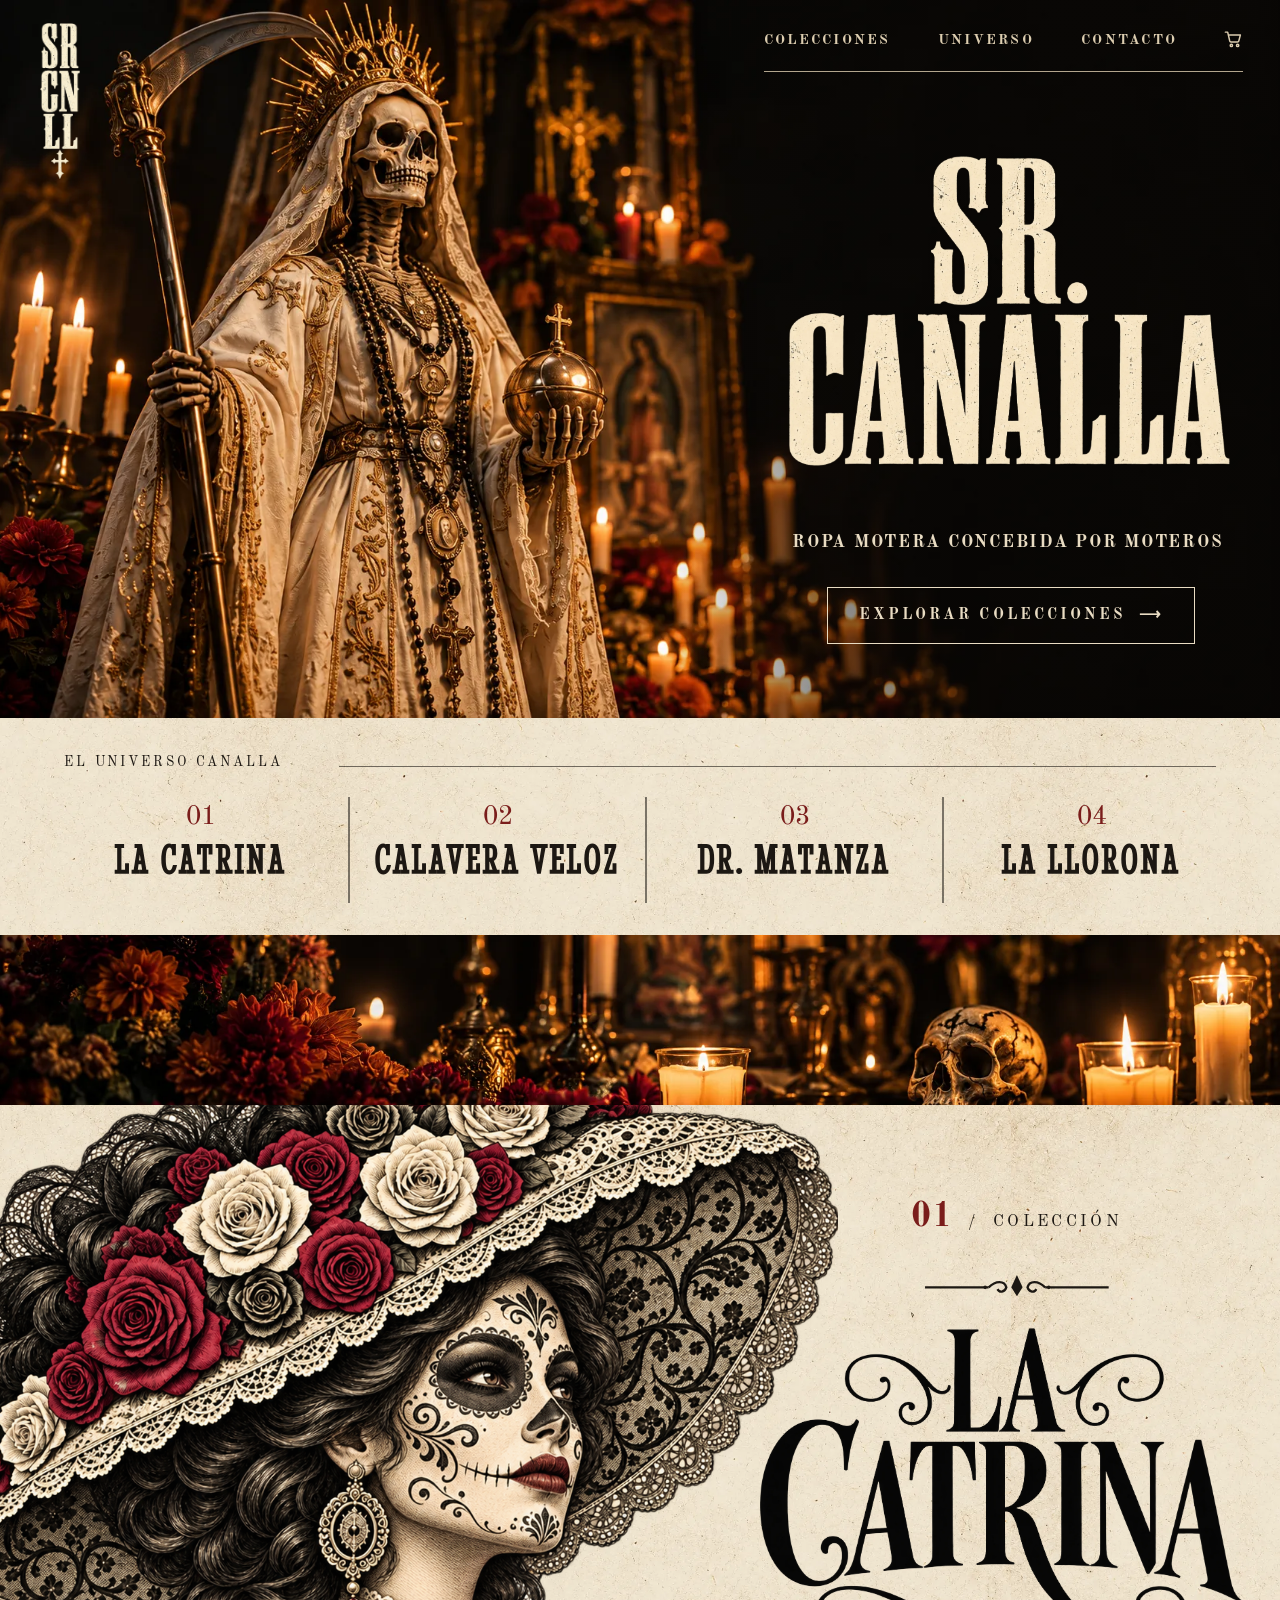
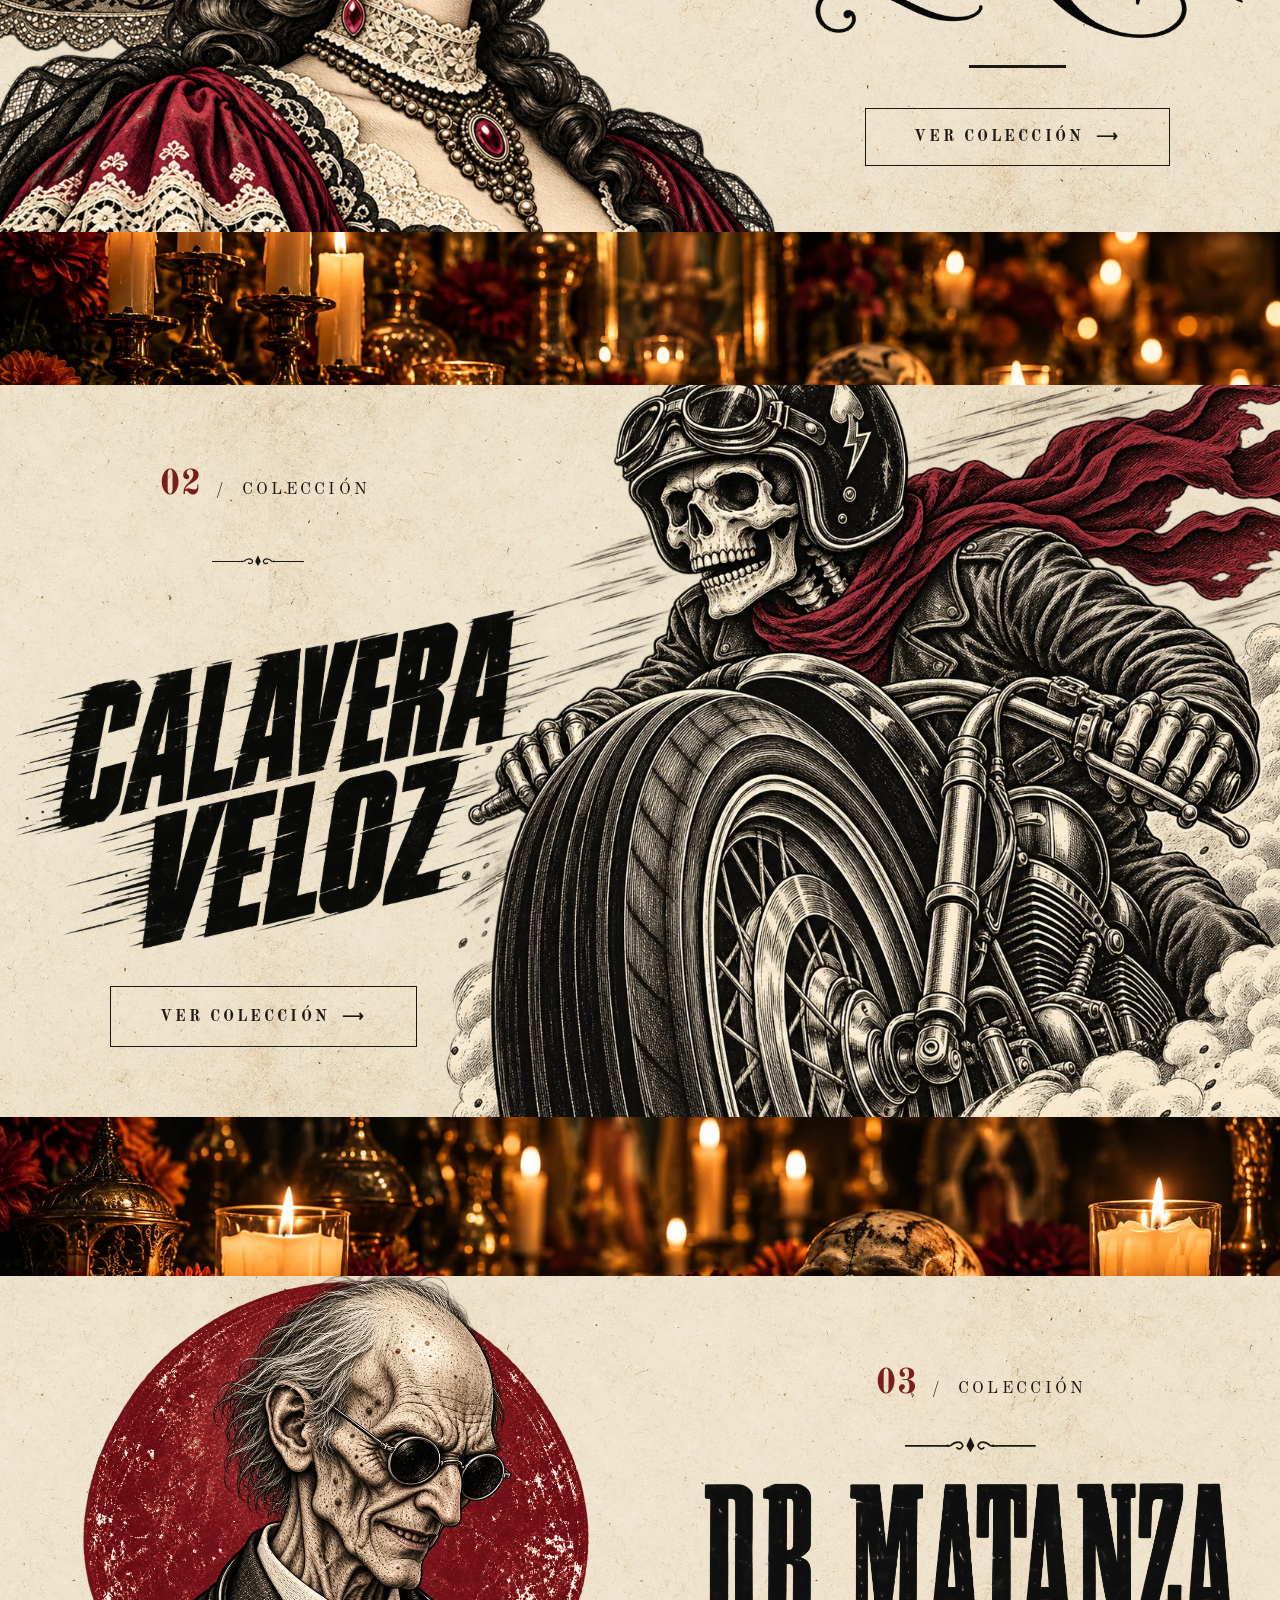
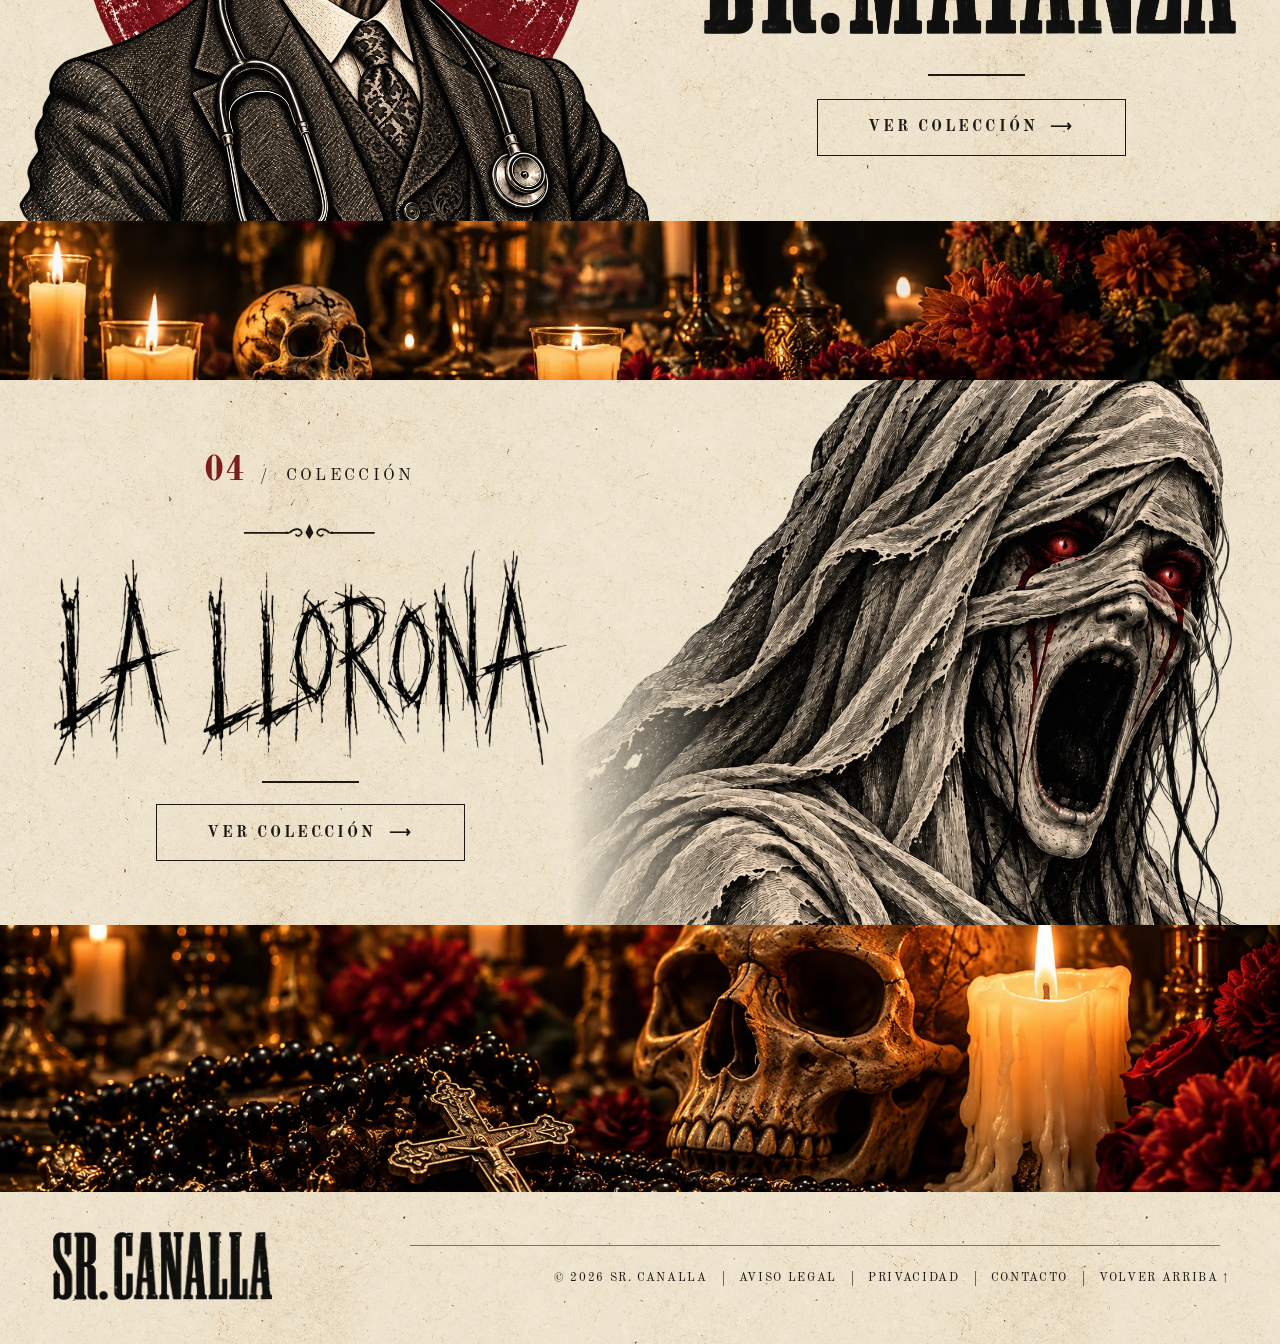
==== index.html @ 38d2b824 "Primera carga masiva" ====
<!doctype html>
<html lang="es">
<head>
<meta charset="utf-8">
<meta name="viewport" content="width=device-width,initial-scale=1,viewport-fit=cover">
<title>Sr. Canalla</title>
<meta name="description" content="Sr. Canalla: camisetas, chalecos y cazadoras de inspiración motera y Día de Muertos. Colecciones La Catrina, Calavera Veloz y Dr. Matanza.">
<link rel="preload" href="img/cabecera.webp" as="image" media="(min-width:820px)">
<link rel="preload" href="fonts/oldstd.woff2" as="font" type="font/woff2" crossorigin>
<link rel="stylesheet" href="css/styles.css?v=4">
</head>
<body>
<svg width="0" height="0" style="position:absolute" aria-hidden="true">
  <symbol id="orla" viewBox="0 0 104 12" preserveAspectRatio="xMidYMid meet"><g fill="none" stroke="currentColor" stroke-width="1.3"><path d="M0 7h36M68 7h36"/><path d="M36 7c4-4 9-4 10 0-1 3-4 3-5 1M68 7c-4-4-9-4-10 0 1 3 4 3 5 1"/></g><path d="M52 0l3.2 7L52 12 48.8 7z" fill="currentColor"/><circle cx="34" cy="7" r="1" fill="currentColor"/><circle cx="70" cy="7" r="1" fill="currentColor"/></symbol>
</svg>

<header class="sec hero">
  <div class="lienzo">
    <a class="abs logo-v" href="#" aria-label="Sr. Canalla, inicio"><img class="fit" src="img/logo-vertical.webp" alt="" width="362" height="1433"></a>
    <nav class="abs nav caps" aria-label="Principal">
      <a href="#colecciones">Colecciones</a>
      <a class="ext" href="#universo">Universo</a>
      <a class="ext" href="#contacto">Contacto</a>
      <button type="button" class="carro js-bolsa" aria-label="Bolsa, 0 artículos"><svg viewBox="0 0 24 24" aria-hidden="true" fill="none" stroke="currentColor" stroke-width="1.9" stroke-linecap="round" stroke-linejoin="round"><path d="M1.8 2.8h3l2.7 11.6a1.6 1.6 0 0 0 1.6 1.2h8.7a1.6 1.6 0 0 0 1.5-1.2L21.4 6.6H5.9"/><circle cx="9.6" cy="20.2" r="1.5"/><circle cx="17.8" cy="20.2" r="1.5"/></svg><span class="carro__n js-bolsa-n" hidden>0</span></button>
    </nav>
    <h1 class="abs logo"><img class="fit" src="img/logo-principal.webp" alt="Sr. Canalla" width="1379" height="968"></h1>
    <p class="abs sub caps"><span>Ropa motera concebida por moteros</span></p>
    <a class="abs btn caps" href="#colecciones">Explorar colecciones <span class="fl" aria-hidden="true">⟶</span></a>
  </div>
</header>

<main>
  <section class="sec indice papel" id="universo" aria-label="El universo canalla">
    <div class="lienzo" id="colecciones">
      <p class="abs lbl caps">El universo canalla</p>
      <span class="abs linea" aria-hidden="true"></span>
      <a class="abs item i1" href="#la-catrina"><span class="num">01</span><span class="nom">La Catrina</span></a>
      <span class="abs div1" aria-hidden="true"></span>
      <a class="abs item i2" href="#calavera-veloz"><span class="num">02</span><span class="nom">Calavera Veloz</span></a>
      <span class="abs div2" aria-hidden="true"></span>
      <a class="abs item i3" href="#dr-matanza"><span class="num">03</span><span class="nom">Dr. Matanza</span></a>
      <span class="abs div3" aria-hidden="true"></span>
      <a class="abs item i4" href="#la-llorona"><span class="num">04</span><span class="nom">La Llorona</span></a>
    </div>
  </section>

  <div class="sec franja f1" role="presentation"></div>

  <section class="sec col catrina papel" id="la-catrina" aria-labelledby="t-catrina">
    <div class="lienzo">
      <div class="abs ilus"><img src="img/ilus-la-catrina.webp" alt="Grabado de La Catrina con sombrero de encaje y rosas granate" width="1243" height="1245" loading="lazy"></div>
      <p class="abs eyebrow caps"><b>01</b><span>/</span><span>Colección</span></p>
      <svg class="abs orla" aria-hidden="true"><use href="#orla"/></svg>
      <h2 class="abs titulo" id="t-catrina"><img class="fit" src="img/titulo-la-catrina.webp" alt="La Catrina" width="1423" height="915" loading="lazy"></h2>
      <span class="abs raya" aria-hidden="true"></span>
      <a class="abs btn caps" href="coleccion.html?c=la-catrina">Ver colección <span class="fl" aria-hidden="true">⟶</span></a>
    </div>
  </section>

  <div class="sec franja f2" role="presentation"></div>

  <section class="sec col calavera papel" id="calavera-veloz" aria-labelledby="t-calavera">
    <div class="lienzo">
      <div class="abs ilus"><img src="img/ilus-calavera-veloz.webp" alt="Grabado de calavera motorista con casco, gafas y pañuelo rojo al viento" width="1232" height="1198" loading="lazy"></div>
      <p class="abs eyebrow caps"><b>02</b><span>/</span><span>Colección</span></p>
      <svg class="abs orla" aria-hidden="true"><use href="#orla"/></svg>
      <h2 class="abs titulo" id="t-calavera"><img class="fit" src="img/titulo-calavera-veloz.webp" alt="Calavera Veloz" width="1481" height="935" loading="lazy"></h2>
      <a class="abs btn caps" href="coleccion.html?c=calavera-veloz">Ver colección <span class="fl" aria-hidden="true">⟶</span></a>
    </div>
  </section>

  <div class="sec franja f3" role="presentation"></div>

  <section class="sec col matanza papel" id="dr-matanza" aria-labelledby="t-matanza">
    <div class="lienzo">
      <div class="abs ilus"><img src="img/ilus-dr-matanza.webp" alt="Grabado de un doctor esqueleto con gafas redondas y estetoscopio ante un sol granate" width="1218" height="1205" loading="lazy"></div>
      <p class="abs eyebrow caps"><b>03</b><span>/</span><span>Colección</span></p>
      <svg class="abs orla" aria-hidden="true"><use href="#orla"/></svg>
      <h2 class="abs titulo" id="t-matanza"><img class="fit" src="img/titulo-dr-matanza.webp" alt="Dr. Matanza" width="2081" height="593" loading="lazy"></h2>
      <span class="abs raya" aria-hidden="true"></span>
      <a class="abs btn caps" href="coleccion.html?c=dr-matanza">Ver colección <span class="fl" aria-hidden="true">⟶</span></a>
    </div>
  </section>

  <div class="sec franja f5" role="presentation"></div>

  <section class="sec col llorona papel" id="la-llorona" aria-labelledby="t-llorona">
    <div class="lienzo">
      <div class="abs ilus"><img src="img/ilus-la-llorona.webp" alt="Grabado de La Llorona envuelta en un velo raído, con los ojos rojos y la boca abierta en un grito" width="1235" height="1086" loading="lazy"></div>
      <p class="abs eyebrow caps"><b>04</b><span>/</span><span>Colección</span></p>
      <svg class="abs orla" aria-hidden="true"><use href="#orla"/></svg>
      <h2 class="abs titulo" id="t-llorona"><img class="fit" src="img/titulo-la-llorona.webp" alt="La Llorona" width="1311" height="551" loading="lazy"></h2>
      <span class="abs raya" aria-hidden="true"></span>
      <a class="abs btn caps" href="coleccion.html?c=la-llorona">Ver colección <span class="fl" aria-hidden="true">⟶</span></a>
    </div>
  </section>

  <div class="sec franja f4" role="presentation"></div>
</main>

<footer class="sec pie papel" id="contacto">
  <div class="lienzo">
    <a class="abs logo-pie" href="#" aria-label="Sr. Canalla, volver arriba"><img class="fit" src="img/logo-pie.webp" alt="" width="1795" height="556" loading="lazy"></a>
    <span class="abs linea" aria-hidden="true"></span>
    <div class="abs links caps">
      <span>© <span class="js-anio">2026</span> Sr. Canalla</span>
      <a href="#aviso-legal">Aviso legal</a>
      <a href="#privacidad">Privacidad</a>
      <a href="#contacto">Contacto</a>
      <a href="#">Volver arriba ↑</a>
    </div>
  </div>
</footer>

<div class="toast" role="status" aria-live="polite"></div>
<script src="js/main.js?v=4"></script>
</body>
</html>
---- css/styles.css ----
/* Sr. Canalla — portada v2
   Escritorio: lienzo proporcional al mockup de referencia (724 px de ancho).
   1 unidad del mockup = var(--k). Todas las medidas salen del mockup.
   Móvil (<820px): composición apilada con las mismas piezas. */

@font-face{font-family:"Stint";src:url(../fonts/stint.woff2) format("woff2");font-display:swap}
@font-face{font-family:"Old Standard";src:url(../fonts/oldstd.woff2) format("woff2");font-weight:400;font-display:swap}
@font-face{font-family:"Old Standard";src:url(../fonts/oldstd-700.woff2) format("woff2");font-weight:700;font-display:swap}

:root{
  --altar:#0b0806;
  --hueso:#e9dcc3;
  --tinta:#1d1813;
  --sangre:#7a1d1b;
  --vela:#dccdb0;
  --f-rotulo:"Stint","Arial Narrow",serif;
  --f-texto:"Old Standard",Georgia,serif;
  --k:calc(min(100vw,1920px) / 724);
  color-scheme:dark;
}
*,*::before,*::after{box-sizing:border-box}
html{scroll-behavior:smooth}
body{margin:0;overflow-x:clip;background:var(--altar);color:var(--tinta);font-family:var(--f-texto);-webkit-font-smoothing:antialiased}
img{display:block;max-width:none}
a{color:inherit;text-decoration:none}
:focus-visible{outline:2px solid var(--sangre);outline-offset:3px}
h1,h2,p{margin:0}
.sr{position:absolute;width:1px;height:1px;overflow:hidden;clip-path:inset(50%);white-space:nowrap}

/* Sección y lienzo */
.sec{position:relative;width:100%;overflow:hidden;height:calc(var(--k) * var(--h))}
.lienzo{position:relative;height:100%;width:calc(var(--k) * 724);margin:0 auto}
.abs{position:absolute;left:calc(var(--k) * var(--x));top:calc(var(--k) * var(--y));width:calc(var(--k) * var(--w));height:calc(var(--k) * var(--hh))}
.fit{object-fit:contain;width:100%;height:100%}
.papel{background:var(--hueso) url(../img/papel.webp) center/calc(var(--k) * 420) repeat}

/* Textos pequeños */
.caps{font-family:var(--f-texto);text-transform:uppercase;letter-spacing:.2em;white-space:nowrap}

/* Botón */
.btn{display:flex;align-items:center;justify-content:center;gap:.8em;border:1px solid currentColor;font-size:calc(var(--k) * 8.7);font-weight:700;transition:background .25s,color .25s}
.btn .fl{display:inline-block;transition:transform .25s}
.btn:hover .fl{transform:translateX(.4em)}
.papel .btn:hover{background:var(--tinta);color:var(--hueso)}
.hero .btn:hover{background:var(--vela);color:var(--altar)}

/* ---------- CABECERA ---------- */
.hero{--h:406;background:linear-gradient(90deg,transparent 52%,rgba(8,6,4,.45) 64%,rgba(8,6,4,.62) 100%),var(--altar) url(../img/cabecera.webp) center/cover no-repeat;color:var(--vela)}
.hero .logo-v{--x:17;--y:13;--w:34;--hh:88}
.nav{--x:432;--y:18;--w:271;--hh:23;display:flex;justify-content:space-between;align-items:flex-start;border-bottom:1px solid rgba(220,205,176,.8);font-size:calc(var(--k) * 8);font-weight:700}
.nav a,.nav button{font:inherit;letter-spacing:.16em;color:inherit;background:none;border:0;padding:0;cursor:pointer;text-transform:uppercase}
.nav a:hover,.nav button:hover{color:#fff}
.nav{line-height:1.25}
.nav .carro{position:relative;display:inline-flex;align-items:center;height:1.25em;margin-top:-.08em}
.nav .carro svg{height:1.3em;width:1.3em;display:block}
.nav .carro__n{position:absolute;top:-.55em;right:-.75em;font-size:.75em;letter-spacing:0}
.hero .logo{--x:446;--y:62;--w:250;--hh:228}
.hero .sub{--x:440;--y:301;--w:260;--hh:14;display:flex;justify-content:center;gap:1.1em;font-size:calc(var(--k) * 9.8);letter-spacing:.1em;font-weight:700;color:var(--hueso)}
.hero .btn{--x:468;--y:332;--w:208;--hh:32;color:var(--hueso)}

/* ---------- ÍNDICE ---------- */
.indice{--h:123}
.indice .lbl{--x:36;--y:21;--w:150;--hh:12;font-size:calc(var(--k) * 7.6);letter-spacing:.22em}
.indice .linea{--x:192;--y:27;--w:496;--hh:1;background:rgba(29,24,19,.6)}
.indice .div1{--x:197;--y:45;--w:1;--hh:60;background:rgba(29,24,19,.55)}
.indice .div2{--x:365;--y:45;--w:1;--hh:60;background:rgba(29,24,19,.55)}
.indice .item{display:flex;flex-direction:column;align-items:center;justify-content:flex-start;gap:calc(var(--k) * 4)}
.indice .div3{--x:533;--y:45;--w:1;--hh:60;background:rgba(29,24,19,.55)}
.indice .i1{--x:30;--y:49;--w:167;--hh:50}
.indice .i2{--x:198;--y:49;--w:167;--hh:50}
.indice .i3{--x:366;--y:49;--w:167;--hh:50}
.indice .i4{--x:534;--y:49;--w:167;--hh:50}
.indice .num{font-family:var(--f-texto);color:var(--sangre);font-size:calc(var(--k) * 15);line-height:1}
.indice .nom{font-family:var(--f-rotulo);font-size:calc(var(--k) * 24);line-height:1;letter-spacing:.07em;text-transform:uppercase;-webkit-text-stroke:calc(var(--k) * .95) var(--tinta);white-space:nowrap}
.indice .item:hover .nom{color:var(--sangre);-webkit-text-stroke-color:var(--sangre)}

/* ---------- FRANJAS ---------- */
.franja{background-size:cover;background-repeat:no-repeat;background-position:center}
.f1{--h:96;background-image:url(../img/franja-1.webp);background-position:center 62%}
.f2{--h:87;background-image:url(../img/franja-2.webp);background-position:center 55%}
.f3{--h:90;background-image:url(../img/franja-3.webp);background-position:center 50%}
.f5{--h:90;background-image:url(../img/franja-5.webp);background-position:center 62%}
.f4{--h:151;background-image:url(../img/franja-4.webp);background-position:center 55%}

/* ---------- COLECCIONES ---------- */
.col .ilus img{width:100%;height:100%;object-fit:cover}
.col .eyebrow{display:flex;align-items:baseline;justify-content:center;gap:.9em;font-size:calc(var(--k) * 9.4);letter-spacing:.2em}
.col .eyebrow b{font-weight:700;font-size:2.1em;letter-spacing:.02em;color:var(--sangre);line-height:1}
.col .orla{color:var(--tinta)}
.col .raya{background:var(--tinta)}
.col .btn{color:var(--tinta)}

/* La Catrina: sección 625–1036 */
.catrina{--h:411}
.catrina .ilus{--x:-46;--y:-36;--w:520;--hh:520}
.catrina .eyebrow{--x:470;--y:54;--w:210;--hh:24}
.catrina .orla{--x:523;--y:96;--w:104;--hh:12}
.catrina .titulo{--x:430;--y:123;--w:273;--hh:182}
.catrina .raya{--x:548;--y:317;--w:55;--hh:1.2}
.catrina .btn{--x:489;--y:341;--w:173;--hh:33}

/* Calavera Veloz: sección 1123–1537 */
.calavera{--h:414}
.calavera .ilus{--x:252;--y:-30;--w:530;--hh:516}
.calavera .eyebrow{--x:60;--y:47;--w:180;--hh:24}
.calavera .orla{--x:120;--y:93;--w:52;--hh:12}
.calavera .titulo{--x:8;--y:112;--w:304;--hh:222}
.calavera .btn{--x:62;--y:340;--w:174;--hh:34}

/* Dr. Matanza: sección 1627–1935 */
.matanza{--h:308}
.matanza .ilus{--x:8;--y:-14;--w:364;--hh:360}
.matanza .eyebrow{--x:450;--y:51;--w:210;--hh:24}
.matanza .orla{--x:512;--y:89;--w:74;--hh:12}
.matanza .titulo{--x:398;--y:108;--w:301;--hh:103}
.matanza .raya{--x:525;--y:225;--w:55;--hh:1.2}
.matanza .btn{--x:462;--y:239;--w:175;--hh:32}

/* La Llorona: misma altura que Dr. Matanza, en espejo (imagen a la derecha) */
.llorona{--h:308}
.llorona .ilus{--x:322;--y:-22;--w:410;--hh:361}
.llorona .ilus img{-webkit-mask-image:linear-gradient(90deg,transparent 0,#000 22%);mask-image:linear-gradient(90deg,transparent 0,#000 22%)}
.llorona .eyebrow{--x:70;--y:42;--w:210;--hh:24}
.llorona .orla{--x:138;--y:80;--w:74;--hh:12}
.llorona .titulo{--x:27;--y:96;--w:297;--hh:122}
.llorona .raya{--x:148;--y:227;--w:55;--hh:1.2}
.llorona .btn{--x:88;--y:240;--w:175;--hh:32}

/* ---------- PIE ---------- */
.pie{--h:86}
.pie .logo-pie{--x:30;--y:22;--w:124;--hh:40}
.pie .linea{--x:232;--y:30;--w:458;--hh:1;background:rgba(29,24,19,.55)}
.pie .links{--x:300;--y:43;--w:395;--hh:12;display:flex;justify-content:flex-end;align-items:center;font-size:calc(var(--k) * 6.6);letter-spacing:.14em}
.pie .links>*{padding-inline:1.3em}
.pie .links>*+*{border-left:1px solid rgba(29,24,19,.6)}
.pie .links>:last-child{padding-right:0}
.pie a:hover{color:var(--sangre)}

/* Aviso */
.toast{position:fixed;left:50%;bottom:calc(24px + env(safe-area-inset-bottom,0px));transform:translate(-50%,20px);opacity:0;z-index:20;background:var(--tinta);color:var(--hueso);padding:14px 22px;font-size:12px;letter-spacing:.18em;text-transform:uppercase;transition:opacity .3s,transform .3s;pointer-events:none;max-width:calc(100% - 32px);text-align:center}
.toast.on{opacity:1;transform:translate(-50%,0)}

/* ==================== MÓVIL ==================== */
@media (max-width:819px){
  :root{--m:calc(100vw / 390)}
  .sec{height:auto}
  .lienzo{width:auto;height:auto;padding-inline:16px;display:flex;flex-direction:column;align-items:center}
  .abs{position:static;width:auto;height:auto}

  .hero{background-image:url(../img/cabecera-movil.webp);background-position:center top;background-size:100% auto;background-color:var(--altar)}
  .hero .lienzo{min-height:calc(var(--m) * 860);justify-content:flex-end;padding-bottom:40px;position:relative;background:linear-gradient(180deg,transparent 45%,rgba(11,8,6,.85) 72%,var(--altar) 100%)}
  .hero .logo-v{position:absolute;left:16px;top:16px;width:calc(var(--m) * 30)}
  .nav{position:absolute;right:16px;top:20px;gap:14px;border:0;font-size:10px;letter-spacing:.1em}
  .nav .ext{display:none}
  .hero .logo{width:min(82vw,420px)}
  .hero .sub{margin-top:18px;font-size:11px;gap:.6em}
  .hero .btn{margin-top:22px;padding:14px 26px;font-size:11px}

  .indice .lienzo{padding-block:22px}
  .indice .lbl{align-self:stretch;font-size:10px;display:flex;align-items:center;gap:14px}
  .indice .lbl::after{content:"";flex:1;height:1px;background:rgba(29,24,19,.6)}
  .indice .linea,.indice .div1,.indice .div2,.indice .div3{display:none}
  .indice .item{flex-direction:row;gap:12px;padding:12px 0;align-self:stretch;justify-content:center;border-top:1px solid rgba(29,24,19,.25)}
  .indice .i1{border-top:0;margin-top:8px}
  .indice .num{font-size:18px}
  .indice .nom{font-size:26px;-webkit-text-stroke-width:.5px}

  .franja{height:calc(var(--m) * 92)}
  .f4{height:calc(var(--m) * 130)}

  .col .lienzo{padding-bottom:40px;gap:16px}
  .col .ilus{width:calc(100% + 32px);aspect-ratio:1/1;margin-bottom:-6px}
  .col .ilus img{object-fit:contain}
  .matanza .ilus{aspect-ratio:1/1}
  .col .eyebrow{font-size:12px}
  .col .orla{width:110px;height:14px}
  .col .titulo{width:min(86vw,420px)}
  .matanza .titulo{width:min(90vw,440px)}
  .llorona .titulo{width:min(88vw,430px)}
  .llorona .ilus{aspect-ratio:1235/1086}
  .llorona .ilus img{-webkit-mask-image:none;mask-image:none}
  .col .raya{width:60px;height:1px}
  .col .btn{padding:14px 26px;font-size:11px}

  .pie .lienzo{padding-block:26px;gap:14px}
  .pie .logo-pie{width:150px}
  .pie .linea{display:none}
  .pie .links{flex-wrap:wrap;justify-content:center;row-gap:10px;font-size:10px}
  .pie .links>*{padding-inline:.9em}
}
@media (prefers-reduced-motion:reduce){html{scroll-behavior:auto}*{transition:none!important}}
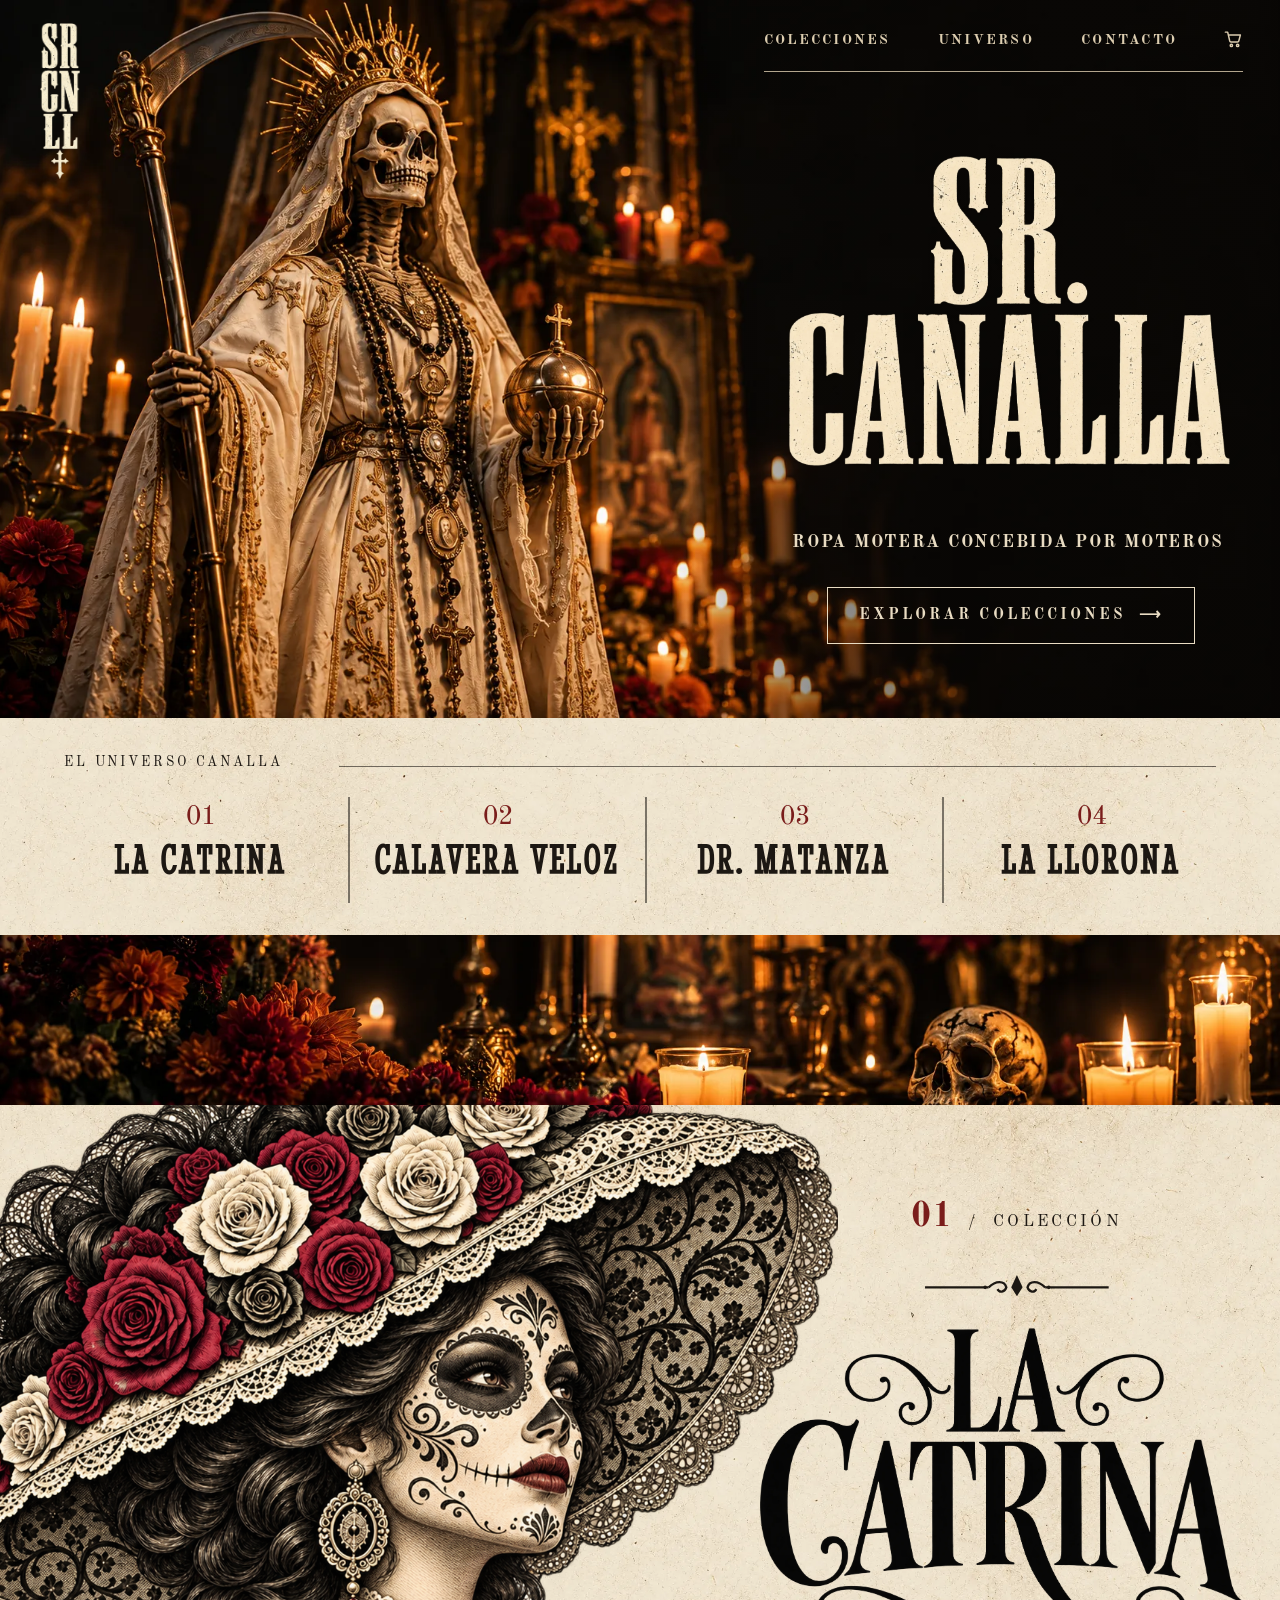
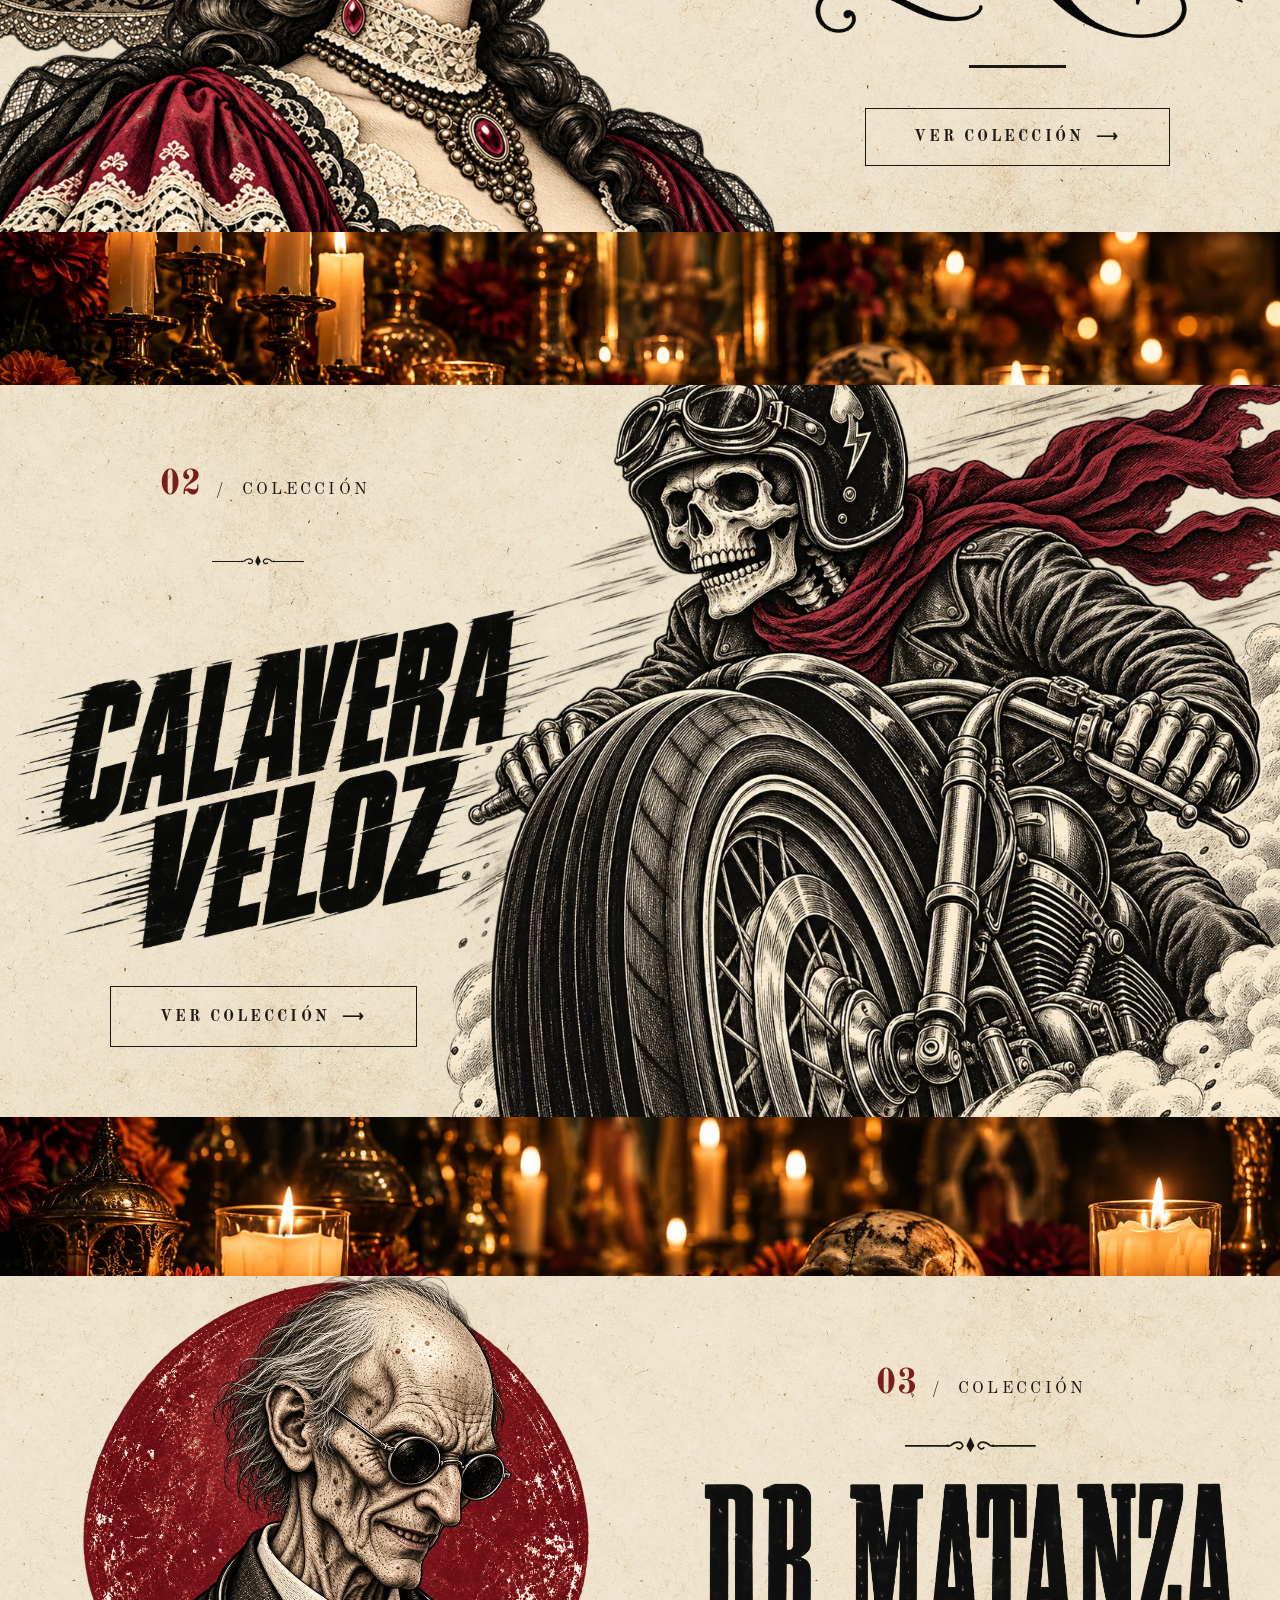
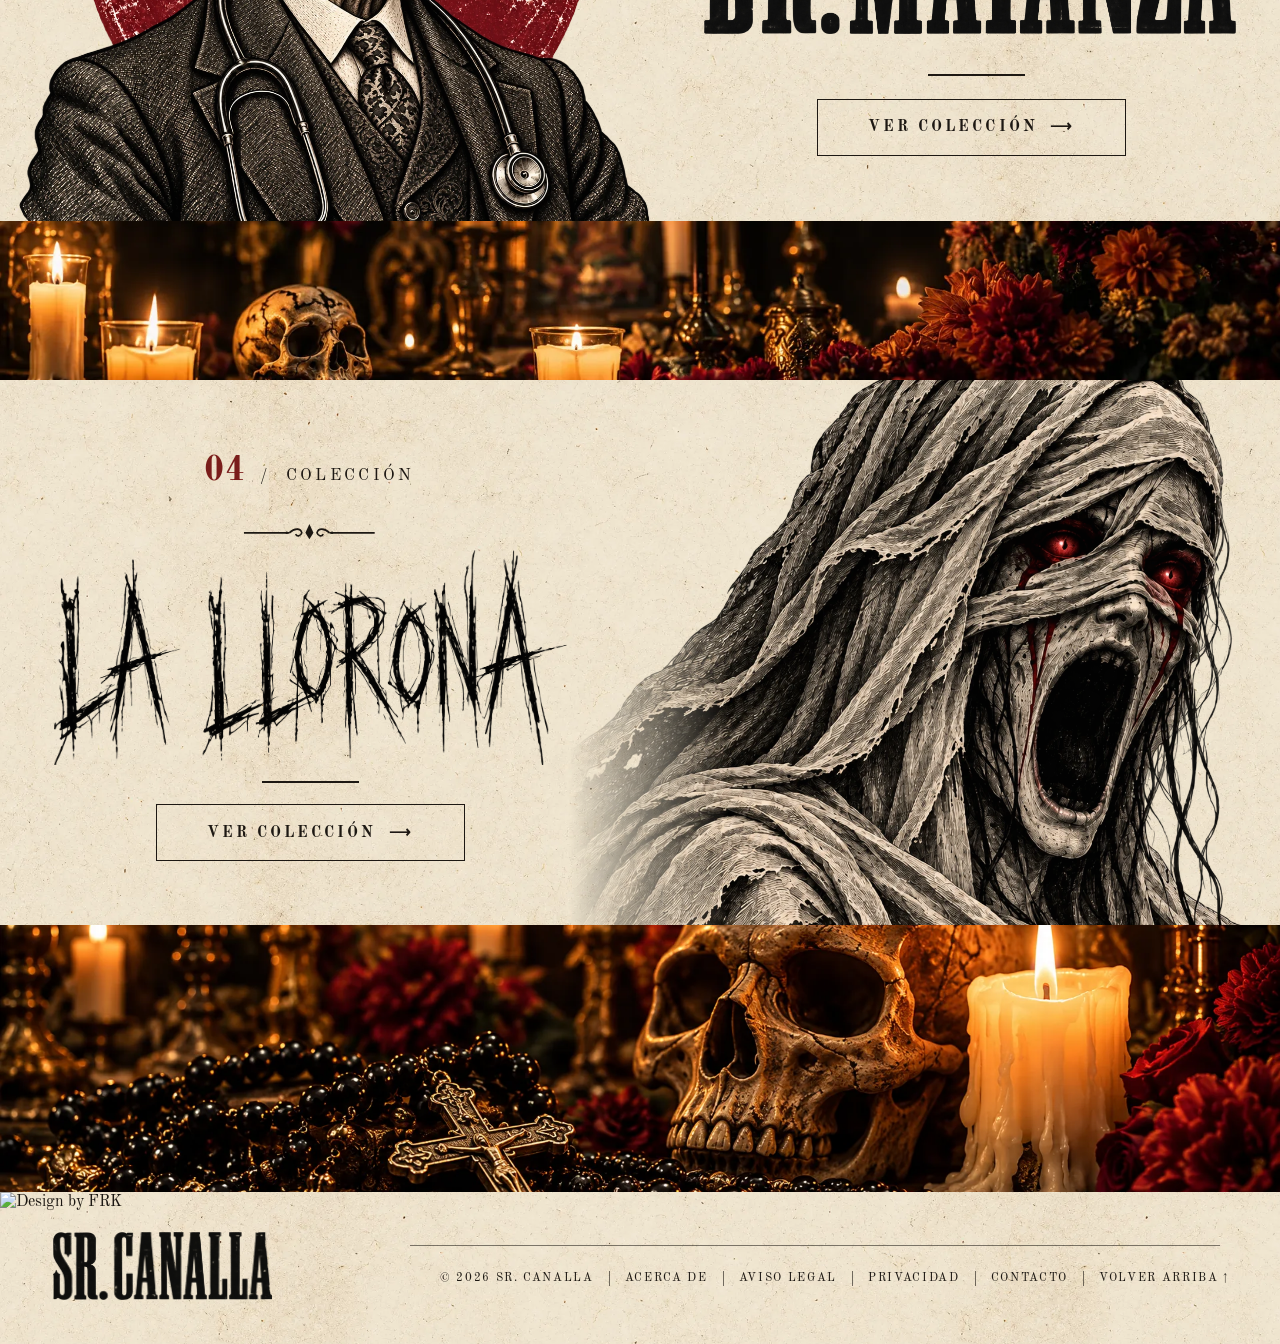
==== commit 45e18d6c: "Add files via upload" ====
--- a/index.html
+++ b/index.html
@@ -1,118 +1,120 @@
-<!doctype html>
-<html lang="es">
-<head>
-<meta charset="utf-8">
-<meta name="viewport" content="width=device-width,initial-scale=1,viewport-fit=cover">
-<title>Sr. Canalla</title>
-<meta name="description" content="Sr. Canalla: camisetas, chalecos y cazadoras de inspiración motera y Día de Muertos. Colecciones La Catrina, Calavera Veloz y Dr. Matanza.">
-<link rel="preload" href="img/cabecera.webp" as="image" media="(min-width:820px)">
-<link rel="preload" href="fonts/oldstd.woff2" as="font" type="font/woff2" crossorigin>
-<link rel="stylesheet" href="css/styles.css?v=4">
-</head>
-<body>
-<svg width="0" height="0" style="position:absolute" aria-hidden="true">
-  <symbol id="orla" viewBox="0 0 104 12" preserveAspectRatio="xMidYMid meet"><g fill="none" stroke="currentColor" stroke-width="1.3"><path d="M0 7h36M68 7h36"/><path d="M36 7c4-4 9-4 10 0-1 3-4 3-5 1M68 7c-4-4-9-4-10 0 1 3 4 3 5 1"/></g><path d="M52 0l3.2 7L52 12 48.8 7z" fill="currentColor"/><circle cx="34" cy="7" r="1" fill="currentColor"/><circle cx="70" cy="7" r="1" fill="currentColor"/></symbol>
-</svg>
-
-<header class="sec hero">
-  <div class="lienzo">
-    <a class="abs logo-v" href="#" aria-label="Sr. Canalla, inicio"><img class="fit" src="img/logo-vertical.webp" alt="" width="362" height="1433"></a>
-    <nav class="abs nav caps" aria-label="Principal">
-      <a href="#colecciones">Colecciones</a>
-      <a class="ext" href="#universo">Universo</a>
-      <a class="ext" href="#contacto">Contacto</a>
-      <button type="button" class="carro js-bolsa" aria-label="Bolsa, 0 artículos"><svg viewBox="0 0 24 24" aria-hidden="true" fill="none" stroke="currentColor" stroke-width="1.9" stroke-linecap="round" stroke-linejoin="round"><path d="M1.8 2.8h3l2.7 11.6a1.6 1.6 0 0 0 1.6 1.2h8.7a1.6 1.6 0 0 0 1.5-1.2L21.4 6.6H5.9"/><circle cx="9.6" cy="20.2" r="1.5"/><circle cx="17.8" cy="20.2" r="1.5"/></svg><span class="carro__n js-bolsa-n" hidden>0</span></button>
-    </nav>
-    <h1 class="abs logo"><img class="fit" src="img/logo-principal.webp" alt="Sr. Canalla" width="1379" height="968"></h1>
-    <p class="abs sub caps"><span>Ropa motera concebida por moteros</span></p>
-    <a class="abs btn caps" href="#colecciones">Explorar colecciones <span class="fl" aria-hidden="true">⟶</span></a>
-  </div>
-</header>
-
-<main>
-  <section class="sec indice papel" id="universo" aria-label="El universo canalla">
-    <div class="lienzo" id="colecciones">
-      <p class="abs lbl caps">El universo canalla</p>
-      <span class="abs linea" aria-hidden="true"></span>
-      <a class="abs item i1" href="#la-catrina"><span class="num">01</span><span class="nom">La Catrina</span></a>
-      <span class="abs div1" aria-hidden="true"></span>
-      <a class="abs item i2" href="#calavera-veloz"><span class="num">02</span><span class="nom">Calavera Veloz</span></a>
-      <span class="abs div2" aria-hidden="true"></span>
-      <a class="abs item i3" href="#dr-matanza"><span class="num">03</span><span class="nom">Dr. Matanza</span></a>
-      <span class="abs div3" aria-hidden="true"></span>
-      <a class="abs item i4" href="#la-llorona"><span class="num">04</span><span class="nom">La Llorona</span></a>
-    </div>
-  </section>
-
-  <div class="sec franja f1" role="presentation"></div>
-
-  <section class="sec col catrina papel" id="la-catrina" aria-labelledby="t-catrina">
-    <div class="lienzo">
-      <div class="abs ilus"><img src="img/ilus-la-catrina.webp" alt="Grabado de La Catrina con sombrero de encaje y rosas granate" width="1243" height="1245" loading="lazy"></div>
-      <p class="abs eyebrow caps"><b>01</b><span>/</span><span>Colección</span></p>
-      <svg class="abs orla" aria-hidden="true"><use href="#orla"/></svg>
-      <h2 class="abs titulo" id="t-catrina"><img class="fit" src="img/titulo-la-catrina.webp" alt="La Catrina" width="1423" height="915" loading="lazy"></h2>
-      <span class="abs raya" aria-hidden="true"></span>
-      <a class="abs btn caps" href="coleccion.html?c=la-catrina">Ver colección <span class="fl" aria-hidden="true">⟶</span></a>
-    </div>
-  </section>
-
-  <div class="sec franja f2" role="presentation"></div>
-
-  <section class="sec col calavera papel" id="calavera-veloz" aria-labelledby="t-calavera">
-    <div class="lienzo">
-      <div class="abs ilus"><img src="img/ilus-calavera-veloz.webp" alt="Grabado de calavera motorista con casco, gafas y pañuelo rojo al viento" width="1232" height="1198" loading="lazy"></div>
-      <p class="abs eyebrow caps"><b>02</b><span>/</span><span>Colección</span></p>
-      <svg class="abs orla" aria-hidden="true"><use href="#orla"/></svg>
-      <h2 class="abs titulo" id="t-calavera"><img class="fit" src="img/titulo-calavera-veloz.webp" alt="Calavera Veloz" width="1481" height="935" loading="lazy"></h2>
-      <a class="abs btn caps" href="coleccion.html?c=calavera-veloz">Ver colección <span class="fl" aria-hidden="true">⟶</span></a>
-    </div>
-  </section>
-
-  <div class="sec franja f3" role="presentation"></div>
-
-  <section class="sec col matanza papel" id="dr-matanza" aria-labelledby="t-matanza">
-    <div class="lienzo">
-      <div class="abs ilus"><img src="img/ilus-dr-matanza.webp" alt="Grabado de un doctor esqueleto con gafas redondas y estetoscopio ante un sol granate" width="1218" height="1205" loading="lazy"></div>
-      <p class="abs eyebrow caps"><b>03</b><span>/</span><span>Colección</span></p>
-      <svg class="abs orla" aria-hidden="true"><use href="#orla"/></svg>
-      <h2 class="abs titulo" id="t-matanza"><img class="fit" src="img/titulo-dr-matanza.webp" alt="Dr. Matanza" width="2081" height="593" loading="lazy"></h2>
-      <span class="abs raya" aria-hidden="true"></span>
-      <a class="abs btn caps" href="coleccion.html?c=dr-matanza">Ver colección <span class="fl" aria-hidden="true">⟶</span></a>
-    </div>
-  </section>
-
-  <div class="sec franja f5" role="presentation"></div>
-
-  <section class="sec col llorona papel" id="la-llorona" aria-labelledby="t-llorona">
-    <div class="lienzo">
-      <div class="abs ilus"><img src="img/ilus-la-llorona.webp" alt="Grabado de La Llorona envuelta en un velo raído, con los ojos rojos y la boca abierta en un grito" width="1235" height="1086" loading="lazy"></div>
-      <p class="abs eyebrow caps"><b>04</b><span>/</span><span>Colección</span></p>
-      <svg class="abs orla" aria-hidden="true"><use href="#orla"/></svg>
-      <h2 class="abs titulo" id="t-llorona"><img class="fit" src="img/titulo-la-llorona.webp" alt="La Llorona" width="1311" height="551" loading="lazy"></h2>
-      <span class="abs raya" aria-hidden="true"></span>
-      <a class="abs btn caps" href="coleccion.html?c=la-llorona">Ver colección <span class="fl" aria-hidden="true">⟶</span></a>
-    </div>
-  </section>
-
-  <div class="sec franja f4" role="presentation"></div>
-</main>
-
-<footer class="sec pie papel" id="contacto">
-  <div class="lienzo">
-    <a class="abs logo-pie" href="#" aria-label="Sr. Canalla, volver arriba"><img class="fit" src="img/logo-pie.webp" alt="" width="1795" height="556" loading="lazy"></a>
-    <span class="abs linea" aria-hidden="true"></span>
-    <div class="abs links caps">
-      <span>© <span class="js-anio">2026</span> Sr. Canalla</span>
-      <a href="#aviso-legal">Aviso legal</a>
-      <a href="#privacidad">Privacidad</a>
-      <a href="#contacto">Contacto</a>
-      <a href="#">Volver arriba ↑</a>
-    </div>
-  </div>
-</footer>
-
-<div class="toast" role="status" aria-live="polite"></div>
-<script src="js/main.js?v=4"></script>
-</body>
-</html>
+<!doctype html>
+<html lang="es">
+<head>
+<meta charset="utf-8">
+<meta name="viewport" content="width=device-width,initial-scale=1,viewport-fit=cover">
+<title>Sr. Canalla</title>
+<meta name="description" content="Sr. Canalla: camisetas, chalecos y cazadoras de inspiración motera y Día de Muertos. Colecciones La Catrina, Calavera Veloz y Dr. Matanza.">
+<link rel="preload" href="img/cabecera.webp" as="image" media="(min-width:820px)">
+<link rel="preload" href="fonts/oldstd.woff2" as="font" type="font/woff2" crossorigin>
+<link rel="stylesheet" href="css/styles.css?v=5">
+</head>
+<body>
+<svg width="0" height="0" style="position:absolute" aria-hidden="true">
+  <symbol id="orla" viewBox="0 0 104 12" preserveAspectRatio="xMidYMid meet"><g fill="none" stroke="currentColor" stroke-width="1.3"><path d="M0 7h36M68 7h36"/><path d="M36 7c4-4 9-4 10 0-1 3-4 3-5 1M68 7c-4-4-9-4-10 0 1 3 4 3 5 1"/></g><path d="M52 0l3.2 7L52 12 48.8 7z" fill="currentColor"/><circle cx="34" cy="7" r="1" fill="currentColor"/><circle cx="70" cy="7" r="1" fill="currentColor"/></symbol>
+</svg>
+
+<header class="sec hero">
+  <div class="lienzo">
+    <a class="abs logo-v" href="#" aria-label="Sr. Canalla, inicio"><img class="fit" src="img/logo-vertical.webp" alt="" width="362" height="1433"></a>
+    <nav class="abs nav caps" aria-label="Principal">
+      <a href="#colecciones">Colecciones</a>
+      <a class="ext" href="#universo">Universo</a>
+      <a class="ext js-mail" href="#contacto" data-u="freakkie" data-d="hotmail.com">Contacto</a>
+      <button type="button" class="carro js-bolsa" aria-label="Bolsa, 0 artículos"><svg viewBox="0 0 24 24" aria-hidden="true" fill="none" stroke="currentColor" stroke-width="1.9" stroke-linecap="round" stroke-linejoin="round"><path d="M1.8 2.8h3l2.7 11.6a1.6 1.6 0 0 0 1.6 1.2h8.7a1.6 1.6 0 0 0 1.5-1.2L21.4 6.6H5.9"/><circle cx="9.6" cy="20.2" r="1.5"/><circle cx="17.8" cy="20.2" r="1.5"/></svg><span class="carro__n js-bolsa-n" hidden>0</span></button>
+    </nav>
+    <h1 class="abs logo"><img class="fit" src="img/logo-principal.webp" alt="Sr. Canalla" width="1379" height="968"></h1>
+    <p class="abs sub caps"><span>Ropa motera concebida por moteros</span></p>
+    <a class="abs btn caps" href="#colecciones">Explorar colecciones <span class="fl" aria-hidden="true">⟶</span></a>
+  </div>
+</header>
+
+<main>
+  <section class="sec indice papel" id="universo" aria-label="El universo canalla">
+    <div class="lienzo" id="colecciones">
+      <p class="abs lbl caps">El universo canalla</p>
+      <span class="abs linea" aria-hidden="true"></span>
+      <a class="abs item i1" href="#la-catrina"><span class="num">01</span><span class="nom">La Catrina</span></a>
+      <span class="abs div1" aria-hidden="true"></span>
+      <a class="abs item i2" href="#calavera-veloz"><span class="num">02</span><span class="nom">Calavera Veloz</span></a>
+      <span class="abs div2" aria-hidden="true"></span>
+      <a class="abs item i3" href="#dr-matanza"><span class="num">03</span><span class="nom">Dr. Matanza</span></a>
+      <span class="abs div3" aria-hidden="true"></span>
+      <a class="abs item i4" href="#la-llorona"><span class="num">04</span><span class="nom">La Llorona</span></a>
+    </div>
+  </section>
+
+  <div class="sec franja f1" role="presentation"></div>
+
+  <section class="sec col catrina papel" id="la-catrina" aria-labelledby="t-catrina">
+    <div class="lienzo">
+      <div class="abs ilus"><img src="img/ilus-la-catrina.webp" alt="Grabado de La Catrina con sombrero de encaje y rosas granate" width="1243" height="1245" loading="lazy"></div>
+      <p class="abs eyebrow caps"><b>01</b><span>/</span><span>Colección</span></p>
+      <svg class="abs orla" aria-hidden="true"><use href="#orla"/></svg>
+      <h2 class="abs titulo" id="t-catrina"><img class="fit" src="img/titulo-la-catrina.webp" alt="La Catrina" width="1423" height="915" loading="lazy"></h2>
+      <span class="abs raya" aria-hidden="true"></span>
+      <a class="abs btn caps" href="coleccion.html?c=la-catrina">Ver colección <span class="fl" aria-hidden="true">⟶</span></a>
+    </div>
+  </section>
+
+  <div class="sec franja f2" role="presentation"></div>
+
+  <section class="sec col calavera papel" id="calavera-veloz" aria-labelledby="t-calavera">
+    <div class="lienzo">
+      <div class="abs ilus"><img src="img/ilus-calavera-veloz.webp" alt="Grabado de calavera motorista con casco, gafas y pañuelo rojo al viento" width="1232" height="1198" loading="lazy"></div>
+      <p class="abs eyebrow caps"><b>02</b><span>/</span><span>Colección</span></p>
+      <svg class="abs orla" aria-hidden="true"><use href="#orla"/></svg>
+      <h2 class="abs titulo" id="t-calavera"><img class="fit" src="img/titulo-calavera-veloz.webp" alt="Calavera Veloz" width="1481" height="935" loading="lazy"></h2>
+      <a class="abs btn caps" href="coleccion.html?c=calavera-veloz">Ver colección <span class="fl" aria-hidden="true">⟶</span></a>
+    </div>
+  </section>
+
+  <div class="sec franja f3" role="presentation"></div>
+
+  <section class="sec col matanza papel" id="dr-matanza" aria-labelledby="t-matanza">
+    <div class="lienzo">
+      <div class="abs ilus"><img src="img/ilus-dr-matanza.webp" alt="Grabado de un doctor esqueleto con gafas redondas y estetoscopio ante un sol granate" width="1218" height="1205" loading="lazy"></div>
+      <p class="abs eyebrow caps"><b>03</b><span>/</span><span>Colección</span></p>
+      <svg class="abs orla" aria-hidden="true"><use href="#orla"/></svg>
+      <h2 class="abs titulo" id="t-matanza"><img class="fit" src="img/titulo-dr-matanza.webp" alt="Dr. Matanza" width="2081" height="593" loading="lazy"></h2>
+      <span class="abs raya" aria-hidden="true"></span>
+      <a class="abs btn caps" href="coleccion.html?c=dr-matanza">Ver colección <span class="fl" aria-hidden="true">⟶</span></a>
+    </div>
+  </section>
+
+  <div class="sec franja f5" role="presentation"></div>
+
+  <section class="sec col llorona papel" id="la-llorona" aria-labelledby="t-llorona">
+    <div class="lienzo">
+      <div class="abs ilus"><img src="img/ilus-la-llorona.webp" alt="Grabado de La Llorona envuelta en un velo raído, con los ojos rojos y la boca abierta en un grito" width="1235" height="1086" loading="lazy"></div>
+      <p class="abs eyebrow caps"><b>04</b><span>/</span><span>Colección</span></p>
+      <svg class="abs orla" aria-hidden="true"><use href="#orla"/></svg>
+      <h2 class="abs titulo" id="t-llorona"><img class="fit" src="img/titulo-la-llorona.webp" alt="La Llorona" width="1311" height="551" loading="lazy"></h2>
+      <span class="abs raya" aria-hidden="true"></span>
+      <a class="abs btn caps" href="coleccion.html?c=la-llorona">Ver colección <span class="fl" aria-hidden="true">⟶</span></a>
+    </div>
+  </section>
+
+  <div class="sec franja f4" role="presentation"></div>
+</main>
+
+<footer class="sec pie papel" id="contacto">
+  <div class="lienzo">
+    <a class="abs logo-pie" href="#" aria-label="Sr. Canalla, volver arriba"><img class="fit" src="img/logo-pie.webp" alt="" width="1795" height="556" loading="lazy"></a>
+    <span class="abs linea" aria-hidden="true"></span>
+    <div class="abs links caps">
+      <span>© <span class="js-anio">2026</span> Sr. Canalla</span>
+      <a href="acerca.html">Acerca de</a>
+      <a href="aviso-legal.html">Aviso legal</a>
+      <a href="privacidad.html">Privacidad</a>
+      <a class="js-mail" href="#contacto" data-u="freakkie" data-d="hotmail.com">Contacto</a>
+      <a href="#">Volver arriba ↑</a>
+    </div>
+    <div class="abs frk"><img class="fit" src="img/logo-frk.webp" alt="Design by FRK" width="346" height="499" loading="lazy"></div>
+  </div>
+</footer>
+
+<div class="toast" role="status" aria-live="polite"></div>
+<script src="js/main.js?v=5"></script>
+</body>
+</html>
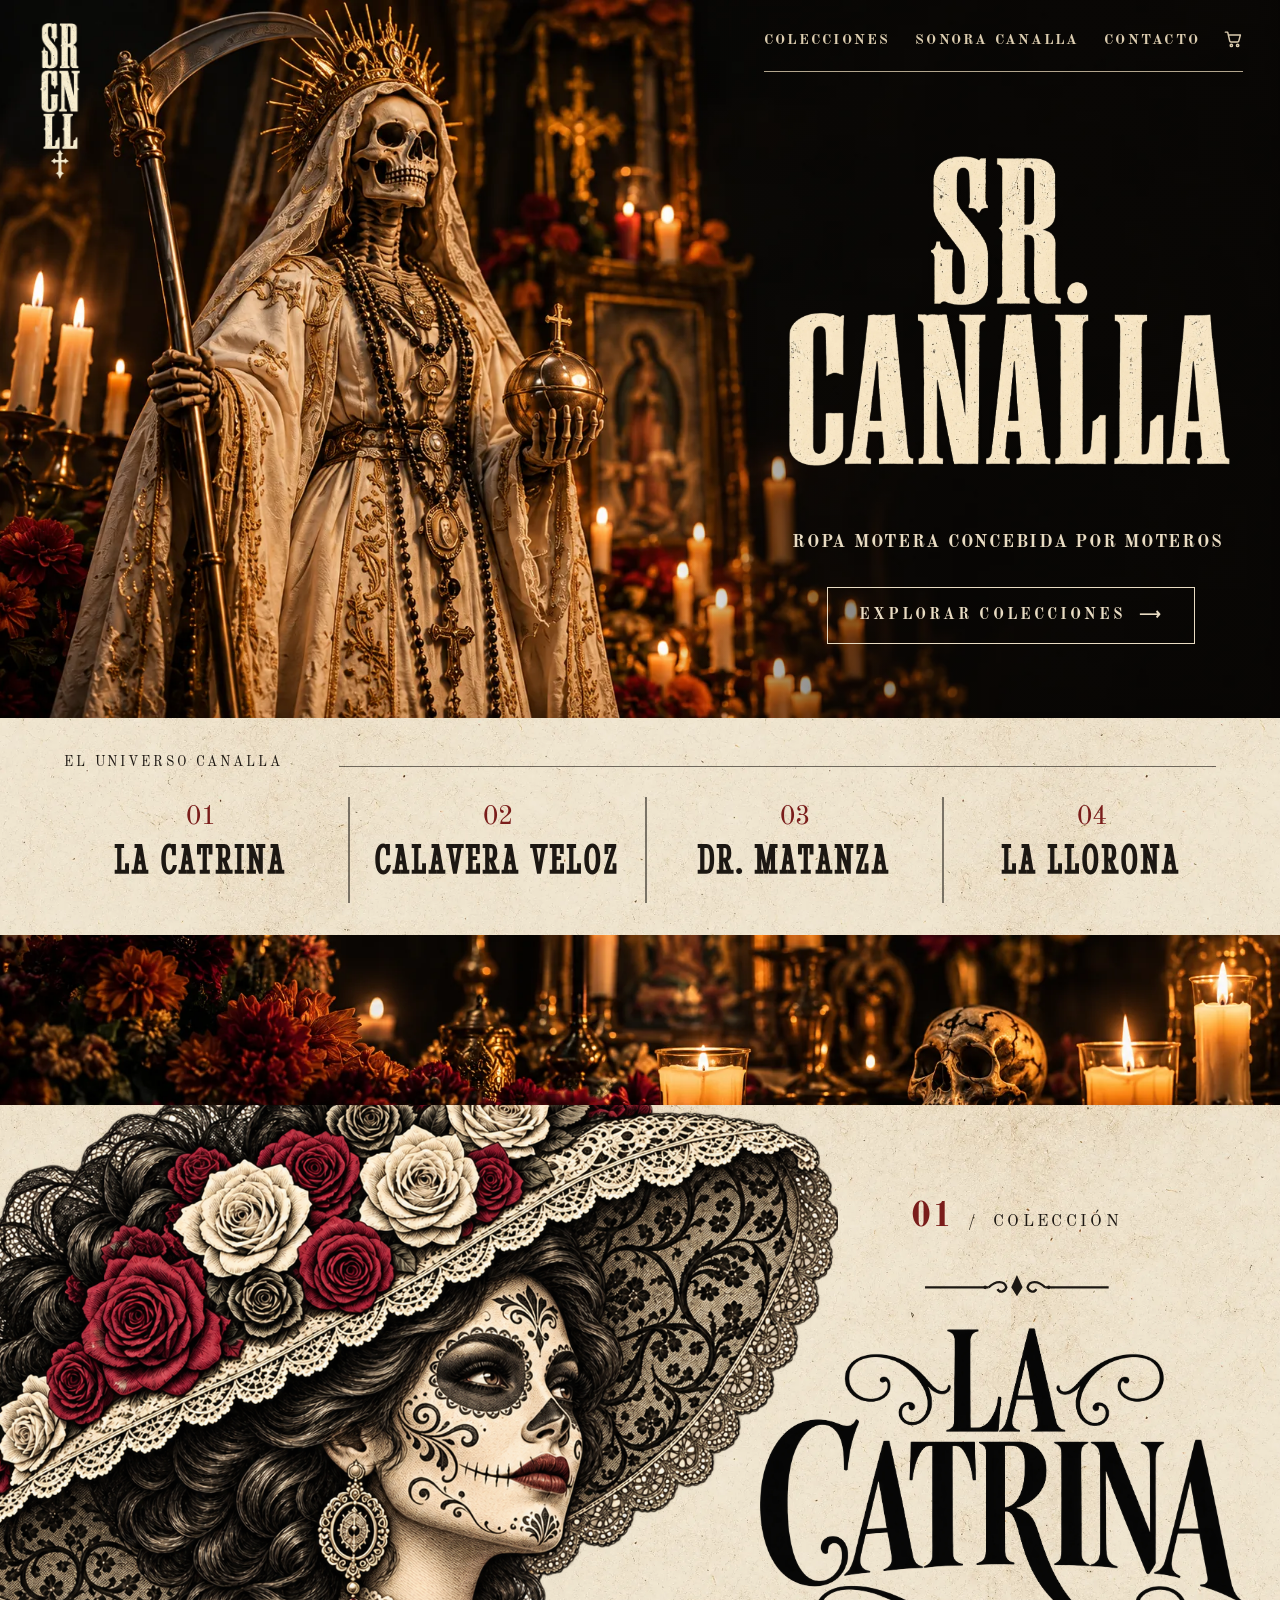
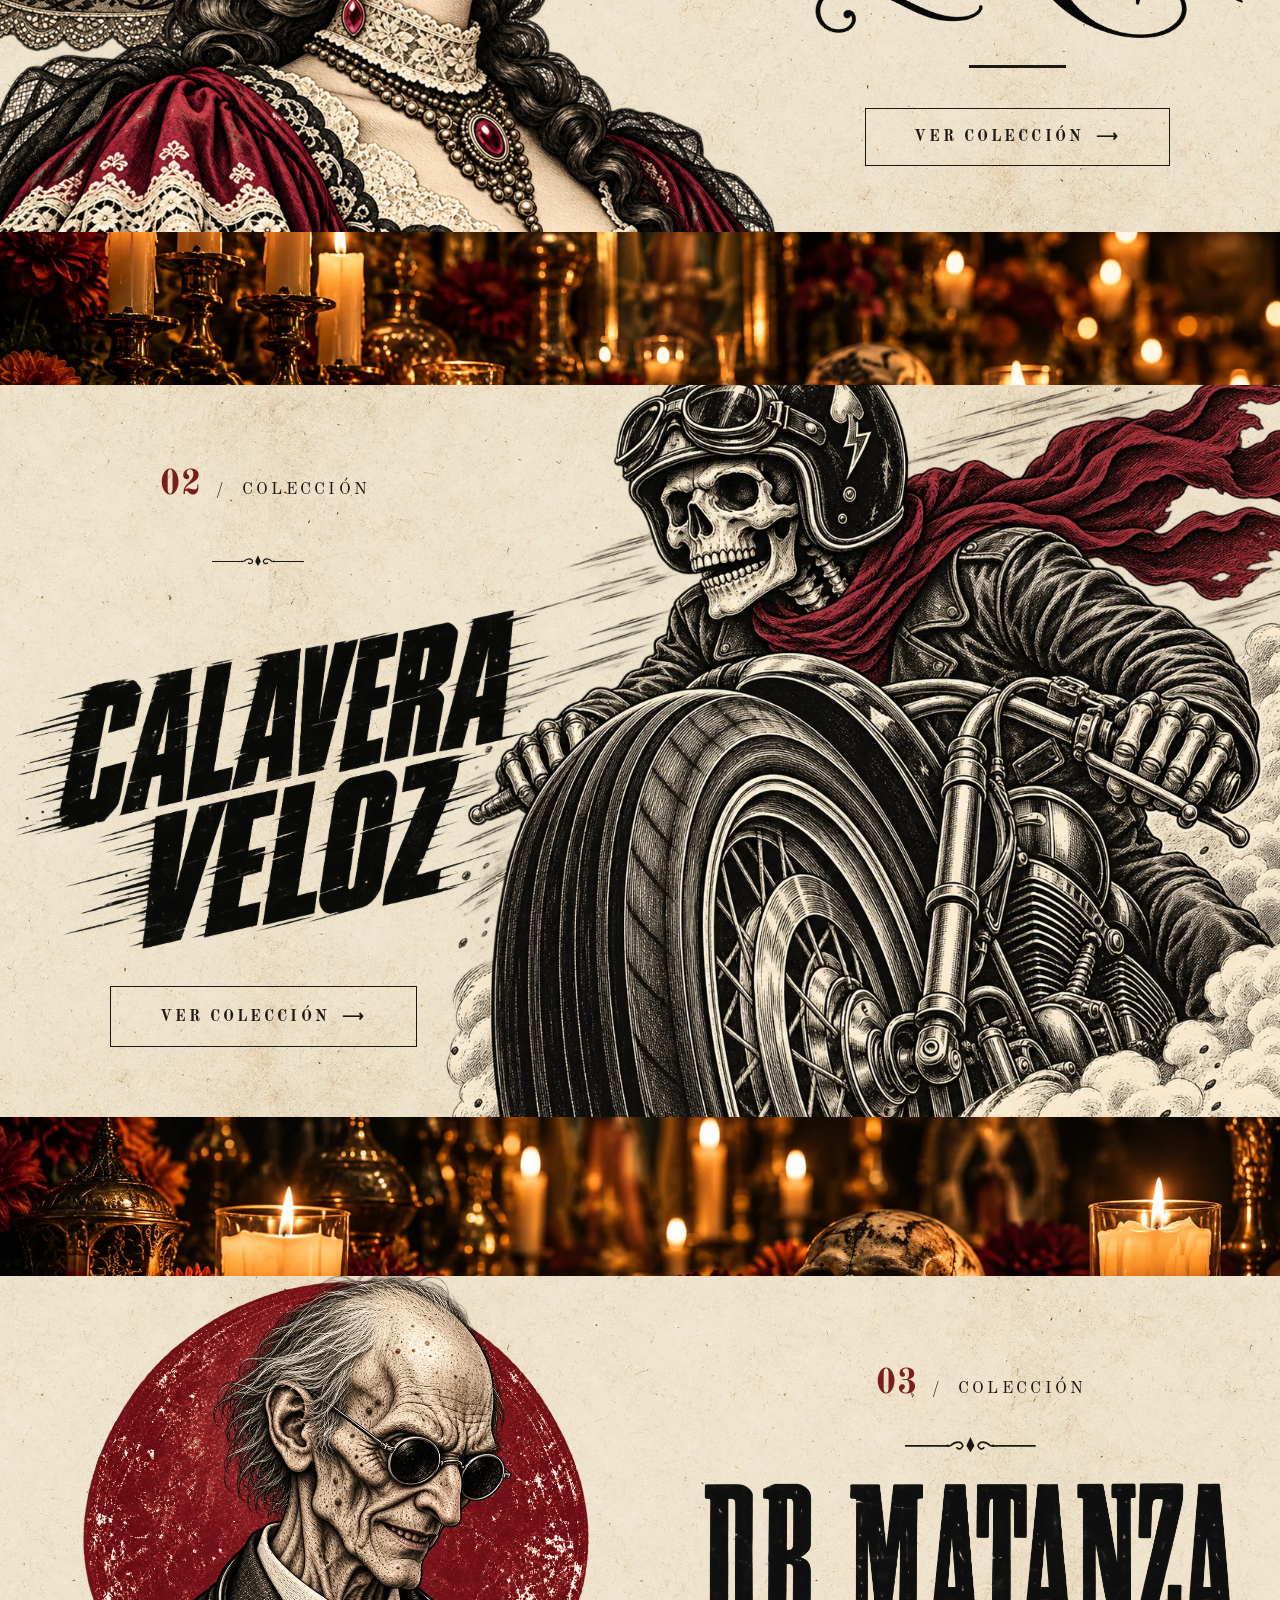
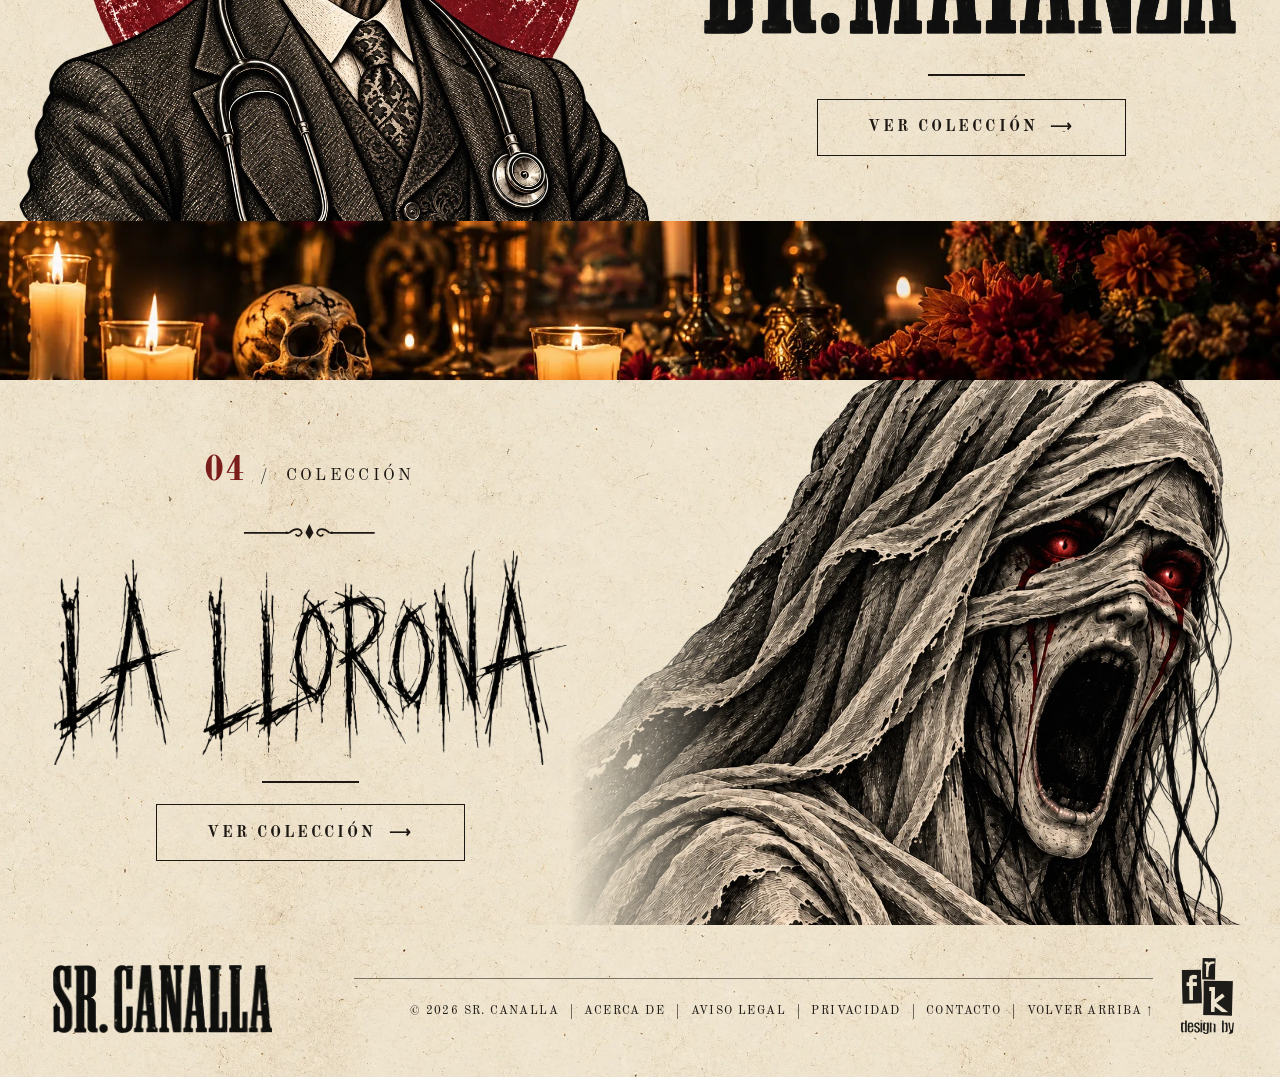
==== commit ea95c99f: "Add files via upload" ====
--- a/index.html
+++ b/index.html
@@ -1,120 +1,155 @@
-<!doctype html>
-<html lang="es">
-<head>
-<meta charset="utf-8">
-<meta name="viewport" content="width=device-width,initial-scale=1,viewport-fit=cover">
-<title>Sr. Canalla</title>
-<meta name="description" content="Sr. Canalla: camisetas, chalecos y cazadoras de inspiración motera y Día de Muertos. Colecciones La Catrina, Calavera Veloz y Dr. Matanza.">
-<link rel="preload" href="img/cabecera.webp" as="image" media="(min-width:820px)">
-<link rel="preload" href="fonts/oldstd.woff2" as="font" type="font/woff2" crossorigin>
-<link rel="stylesheet" href="css/styles.css?v=5">
-</head>
-<body>
-<svg width="0" height="0" style="position:absolute" aria-hidden="true">
-  <symbol id="orla" viewBox="0 0 104 12" preserveAspectRatio="xMidYMid meet"><g fill="none" stroke="currentColor" stroke-width="1.3"><path d="M0 7h36M68 7h36"/><path d="M36 7c4-4 9-4 10 0-1 3-4 3-5 1M68 7c-4-4-9-4-10 0 1 3 4 3 5 1"/></g><path d="M52 0l3.2 7L52 12 48.8 7z" fill="currentColor"/><circle cx="34" cy="7" r="1" fill="currentColor"/><circle cx="70" cy="7" r="1" fill="currentColor"/></symbol>
-</svg>
-
-<header class="sec hero">
-  <div class="lienzo">
-    <a class="abs logo-v" href="#" aria-label="Sr. Canalla, inicio"><img class="fit" src="img/logo-vertical.webp" alt="" width="362" height="1433"></a>
-    <nav class="abs nav caps" aria-label="Principal">
-      <a href="#colecciones">Colecciones</a>
-      <a class="ext" href="#universo">Universo</a>
-      <a class="ext js-mail" href="#contacto" data-u="freakkie" data-d="hotmail.com">Contacto</a>
-      <button type="button" class="carro js-bolsa" aria-label="Bolsa, 0 artículos"><svg viewBox="0 0 24 24" aria-hidden="true" fill="none" stroke="currentColor" stroke-width="1.9" stroke-linecap="round" stroke-linejoin="round"><path d="M1.8 2.8h3l2.7 11.6a1.6 1.6 0 0 0 1.6 1.2h8.7a1.6 1.6 0 0 0 1.5-1.2L21.4 6.6H5.9"/><circle cx="9.6" cy="20.2" r="1.5"/><circle cx="17.8" cy="20.2" r="1.5"/></svg><span class="carro__n js-bolsa-n" hidden>0</span></button>
-    </nav>
-    <h1 class="abs logo"><img class="fit" src="img/logo-principal.webp" alt="Sr. Canalla" width="1379" height="968"></h1>
-    <p class="abs sub caps"><span>Ropa motera concebida por moteros</span></p>
-    <a class="abs btn caps" href="#colecciones">Explorar colecciones <span class="fl" aria-hidden="true">⟶</span></a>
-  </div>
-</header>
-
-<main>
-  <section class="sec indice papel" id="universo" aria-label="El universo canalla">
-    <div class="lienzo" id="colecciones">
-      <p class="abs lbl caps">El universo canalla</p>
-      <span class="abs linea" aria-hidden="true"></span>
-      <a class="abs item i1" href="#la-catrina"><span class="num">01</span><span class="nom">La Catrina</span></a>
-      <span class="abs div1" aria-hidden="true"></span>
-      <a class="abs item i2" href="#calavera-veloz"><span class="num">02</span><span class="nom">Calavera Veloz</span></a>
-      <span class="abs div2" aria-hidden="true"></span>
-      <a class="abs item i3" href="#dr-matanza"><span class="num">03</span><span class="nom">Dr. Matanza</span></a>
-      <span class="abs div3" aria-hidden="true"></span>
-      <a class="abs item i4" href="#la-llorona"><span class="num">04</span><span class="nom">La Llorona</span></a>
-    </div>
-  </section>
-
-  <div class="sec franja f1" role="presentation"></div>
-
-  <section class="sec col catrina papel" id="la-catrina" aria-labelledby="t-catrina">
-    <div class="lienzo">
-      <div class="abs ilus"><img src="img/ilus-la-catrina.webp" alt="Grabado de La Catrina con sombrero de encaje y rosas granate" width="1243" height="1245" loading="lazy"></div>
-      <p class="abs eyebrow caps"><b>01</b><span>/</span><span>Colección</span></p>
-      <svg class="abs orla" aria-hidden="true"><use href="#orla"/></svg>
-      <h2 class="abs titulo" id="t-catrina"><img class="fit" src="img/titulo-la-catrina.webp" alt="La Catrina" width="1423" height="915" loading="lazy"></h2>
-      <span class="abs raya" aria-hidden="true"></span>
-      <a class="abs btn caps" href="coleccion.html?c=la-catrina">Ver colección <span class="fl" aria-hidden="true">⟶</span></a>
-    </div>
-  </section>
-
-  <div class="sec franja f2" role="presentation"></div>
-
-  <section class="sec col calavera papel" id="calavera-veloz" aria-labelledby="t-calavera">
-    <div class="lienzo">
-      <div class="abs ilus"><img src="img/ilus-calavera-veloz.webp" alt="Grabado de calavera motorista con casco, gafas y pañuelo rojo al viento" width="1232" height="1198" loading="lazy"></div>
-      <p class="abs eyebrow caps"><b>02</b><span>/</span><span>Colección</span></p>
-      <svg class="abs orla" aria-hidden="true"><use href="#orla"/></svg>
-      <h2 class="abs titulo" id="t-calavera"><img class="fit" src="img/titulo-calavera-veloz.webp" alt="Calavera Veloz" width="1481" height="935" loading="lazy"></h2>
-      <a class="abs btn caps" href="coleccion.html?c=calavera-veloz">Ver colección <span class="fl" aria-hidden="true">⟶</span></a>
-    </div>
-  </section>
-
-  <div class="sec franja f3" role="presentation"></div>
-
-  <section class="sec col matanza papel" id="dr-matanza" aria-labelledby="t-matanza">
-    <div class="lienzo">
-      <div class="abs ilus"><img src="img/ilus-dr-matanza.webp" alt="Grabado de un doctor esqueleto con gafas redondas y estetoscopio ante un sol granate" width="1218" height="1205" loading="lazy"></div>
-      <p class="abs eyebrow caps"><b>03</b><span>/</span><span>Colección</span></p>
-      <svg class="abs orla" aria-hidden="true"><use href="#orla"/></svg>
-      <h2 class="abs titulo" id="t-matanza"><img class="fit" src="img/titulo-dr-matanza.webp" alt="Dr. Matanza" width="2081" height="593" loading="lazy"></h2>
-      <span class="abs raya" aria-hidden="true"></span>
-      <a class="abs btn caps" href="coleccion.html?c=dr-matanza">Ver colección <span class="fl" aria-hidden="true">⟶</span></a>
-    </div>
-  </section>
-
-  <div class="sec franja f5" role="presentation"></div>
-
-  <section class="sec col llorona papel" id="la-llorona" aria-labelledby="t-llorona">
-    <div class="lienzo">
-      <div class="abs ilus"><img src="img/ilus-la-llorona.webp" alt="Grabado de La Llorona envuelta en un velo raído, con los ojos rojos y la boca abierta en un grito" width="1235" height="1086" loading="lazy"></div>
-      <p class="abs eyebrow caps"><b>04</b><span>/</span><span>Colección</span></p>
-      <svg class="abs orla" aria-hidden="true"><use href="#orla"/></svg>
-      <h2 class="abs titulo" id="t-llorona"><img class="fit" src="img/titulo-la-llorona.webp" alt="La Llorona" width="1311" height="551" loading="lazy"></h2>
-      <span class="abs raya" aria-hidden="true"></span>
-      <a class="abs btn caps" href="coleccion.html?c=la-llorona">Ver colección <span class="fl" aria-hidden="true">⟶</span></a>
-    </div>
-  </section>
-
-  <div class="sec franja f4" role="presentation"></div>
-</main>
-
-<footer class="sec pie papel" id="contacto">
-  <div class="lienzo">
-    <a class="abs logo-pie" href="#" aria-label="Sr. Canalla, volver arriba"><img class="fit" src="img/logo-pie.webp" alt="" width="1795" height="556" loading="lazy"></a>
-    <span class="abs linea" aria-hidden="true"></span>
-    <div class="abs links caps">
-      <span>© <span class="js-anio">2026</span> Sr. Canalla</span>
-      <a href="acerca.html">Acerca de</a>
-      <a href="aviso-legal.html">Aviso legal</a>
-      <a href="privacidad.html">Privacidad</a>
-      <a class="js-mail" href="#contacto" data-u="freakkie" data-d="hotmail.com">Contacto</a>
-      <a href="#">Volver arriba ↑</a>
-    </div>
-    <div class="abs frk"><img class="fit" src="img/logo-frk.webp" alt="Design by FRK" width="346" height="499" loading="lazy"></div>
-  </div>
-</footer>
-
-<div class="toast" role="status" aria-live="polite"></div>
-<script src="js/main.js?v=5"></script>
-</body>
-</html>
+<!doctype html>
+<html lang="es">
+<head>
+<meta charset="utf-8">
+<meta name="viewport" content="width=device-width,initial-scale=1,viewport-fit=cover">
+<title>Sr. Canalla</title>
+<meta name="description" content="Sr. Canalla: camisetas, chalecos y cazadoras de inspiración motera y Día de Muertos. Colecciones La Catrina, Calavera Veloz y Dr. Matanza.">
+<link rel="preload" href="img/cabecera.webp" as="image" media="(min-width:820px)">
+<link rel="preload" href="fonts/oldstd.woff2" as="font" type="font/woff2" crossorigin>
+<link rel="stylesheet" href="css/styles.css?v=6">
+</head>
+<body>
+<svg width="0" height="0" style="position:absolute" aria-hidden="true">
+  <symbol id="orla" viewBox="0 0 104 12" preserveAspectRatio="xMidYMid meet"><g fill="none" stroke="currentColor" stroke-width="1.3"><path d="M0 7h36M68 7h36"/><path d="M36 7c4-4 9-4 10 0-1 3-4 3-5 1M68 7c-4-4-9-4-10 0 1 3 4 3 5 1"/></g><path d="M52 0l3.2 7L52 12 48.8 7z" fill="currentColor"/><circle cx="34" cy="7" r="1" fill="currentColor"/><circle cx="70" cy="7" r="1" fill="currentColor"/></symbol>
+  <symbol id="ico-play" viewBox="0 0 24 24"><path d="M9 7.2v9.6L16.6 12z" fill="currentColor"/></symbol>
+  <symbol id="ico-pausa" viewBox="0 0 24 24"><path d="M8.6 7.2h2.3v9.6H8.6zM13.1 7.2h2.3v9.6h-2.3z" fill="currentColor"/></symbol>
+</svg>
+
+<header class="sec hero">
+  <div class="lienzo">
+    <a class="abs logo-v" href="#" aria-label="Sr. Canalla, inicio"><img class="fit" src="img/logo-vertical.webp" alt="" width="362" height="1433"></a>
+    <nav class="abs nav caps" aria-label="Principal">
+      <a href="#colecciones">Colecciones</a>
+      <a class="ext" href="#sonora-canalla">Sonora Canalla</a>
+      <a class="ext js-mail" href="#contacto" data-u="freakkie" data-d="hotmail.com">Contacto</a>
+      <button type="button" class="carro js-bolsa" aria-label="Bolsa, 0 artículos"><svg viewBox="0 0 24 24" aria-hidden="true" fill="none" stroke="currentColor" stroke-width="1.9" stroke-linecap="round" stroke-linejoin="round"><path d="M1.8 2.8h3l2.7 11.6a1.6 1.6 0 0 0 1.6 1.2h8.7a1.6 1.6 0 0 0 1.5-1.2L21.4 6.6H5.9"/><circle cx="9.6" cy="20.2" r="1.5"/><circle cx="17.8" cy="20.2" r="1.5"/></svg><span class="carro__n js-bolsa-n" hidden>0</span></button>
+    </nav>
+    <h1 class="abs logo"><img class="fit" src="img/logo-principal.webp" alt="Sr. Canalla" width="1379" height="968"></h1>
+    <p class="abs sub caps"><span>Ropa motera concebida por moteros</span></p>
+    <a class="abs btn caps" href="#colecciones">Explorar colecciones <span class="fl" aria-hidden="true">⟶</span></a>
+  </div>
+</header>
+
+<main>
+  <section class="sec indice papel" id="universo" aria-label="El universo canalla">
+    <div class="lienzo" id="colecciones">
+      <p class="abs lbl caps">El universo canalla</p>
+      <span class="abs linea" aria-hidden="true"></span>
+      <a class="abs item i1" href="#la-catrina"><span class="num">01</span><span class="nom">La Catrina</span></a>
+      <span class="abs div1" aria-hidden="true"></span>
+      <a class="abs item i2" href="#calavera-veloz"><span class="num">02</span><span class="nom">Calavera Veloz</span></a>
+      <span class="abs div2" aria-hidden="true"></span>
+      <a class="abs item i3" href="#dr-matanza"><span class="num">03</span><span class="nom">Dr. Matanza</span></a>
+      <span class="abs div3" aria-hidden="true"></span>
+      <a class="abs item i4" href="#la-llorona"><span class="num">04</span><span class="nom">La Llorona</span></a>
+    </div>
+  </section>
+
+  <div class="sec franja f1" role="presentation"></div>
+
+  <section class="sec col catrina papel" id="la-catrina" aria-labelledby="t-catrina">
+    <div class="lienzo">
+      <div class="abs ilus"><img src="img/ilus-la-catrina.webp" alt="Grabado de La Catrina con sombrero de encaje y rosas granate" width="1243" height="1245" loading="lazy"></div>
+      <p class="abs eyebrow caps"><b>01</b><span>/</span><span>Colección</span></p>
+      <svg class="abs orla" aria-hidden="true"><use href="#orla"/></svg>
+      <h2 class="abs titulo" id="t-catrina"><img class="fit" src="img/titulo-la-catrina.webp" alt="La Catrina" width="1423" height="915" loading="lazy"></h2>
+      <span class="abs raya" aria-hidden="true"></span>
+      <a class="abs btn caps" href="coleccion.html?c=la-catrina">Ver colección <span class="fl" aria-hidden="true">⟶</span></a>
+    </div>
+  </section>
+
+  <div class="sec franja f2" role="presentation"></div>
+
+  <section class="sec col calavera papel" id="calavera-veloz" aria-labelledby="t-calavera">
+    <div class="lienzo">
+      <div class="abs ilus"><img src="img/ilus-calavera-veloz.webp" alt="Grabado de calavera motorista con casco, gafas y pañuelo rojo al viento" width="1232" height="1198" loading="lazy"></div>
+      <p class="abs eyebrow caps"><b>02</b><span>/</span><span>Colección</span></p>
+      <svg class="abs orla" aria-hidden="true"><use href="#orla"/></svg>
+      <h2 class="abs titulo" id="t-calavera"><img class="fit" src="img/titulo-calavera-veloz.webp" alt="Calavera Veloz" width="1481" height="935" loading="lazy"></h2>
+      <a class="abs btn caps" href="coleccion.html?c=calavera-veloz">Ver colección <span class="fl" aria-hidden="true">⟶</span></a>
+    </div>
+  </section>
+
+  <div class="sec franja f3" role="presentation"></div>
+
+  <section class="sec col matanza papel" id="dr-matanza" aria-labelledby="t-matanza">
+    <div class="lienzo">
+      <div class="abs ilus"><img src="img/ilus-dr-matanza.webp" alt="Grabado de un doctor esqueleto con gafas redondas y estetoscopio ante un sol granate" width="1218" height="1205" loading="lazy"></div>
+      <p class="abs eyebrow caps"><b>03</b><span>/</span><span>Colección</span></p>
+      <svg class="abs orla" aria-hidden="true"><use href="#orla"/></svg>
+      <h2 class="abs titulo" id="t-matanza"><img class="fit" src="img/titulo-dr-matanza.webp" alt="Dr. Matanza" width="2081" height="593" loading="lazy"></h2>
+      <span class="abs raya" aria-hidden="true"></span>
+      <a class="abs btn caps" href="coleccion.html?c=dr-matanza">Ver colección <span class="fl" aria-hidden="true">⟶</span></a>
+    </div>
+  </section>
+
+  <div class="sec franja f5" role="presentation"></div>
+
+  <section class="sec col llorona papel" id="la-llorona" aria-labelledby="t-llorona">
+    <div class="lienzo">
+      <div class="abs ilus"><img src="img/ilus-la-llorona.webp" alt="Grabado de La Llorona envuelta en un velo raído, con los ojos rojos y la boca abierta en un grito" width="1235" height="1086" loading="lazy"></div>
+      <p class="abs eyebrow caps"><b>04</b><span>/</span><span>Colección</span></p>
+      <svg class="abs orla" aria-hidden="true"><use href="#orla"/></svg>
+      <h2 class="abs titulo" id="t-llorona"><img class="fit" src="img/titulo-la-llorona.webp" alt="La Llorona" width="1311" height="551" loading="lazy"></h2>
+      <span class="abs raya" aria-hidden="true"></span>
+      <a class="abs btn caps" href="coleccion.html?c=la-llorona">Ver colección <span class="fl" aria-hidden="true">⟶</span></a>
+    </div>
+  </section>
+
+  <div class="sec franja f6" role="presentation"></div>
+
+  <section class="sonora" id="sonora-canalla" aria-labelledby="t-sonora">
+    <div class="sec sc-cab papel">
+      <div class="lienzo">
+        <span class="abs sc-l sc-l1" aria-hidden="true"></span>
+        <svg class="abs sc-orla sc-o1" aria-hidden="true"><use href="#orla"/></svg>
+        <h2 class="abs sc-titulo" id="t-sonora"><img class="fit" src="img/titulo-sonora-canalla.webp" alt="Sonora Canalla" width="2034" height="535" loading="lazy"></h2>
+        <svg class="abs sc-orla sc-o2" aria-hidden="true"><use href="#orla"/></svg>
+        <span class="abs sc-l sc-l2" aria-hidden="true"></span>
+        <p class="abs sc-sub">El universo canalla tiene banda sonora.</p>
+      </div>
+    </div>
+    <div class="sec sc-juke">
+      <div class="lienzo">
+        <div class="abs sc-panel js-sonora">
+          <ol class="sc-lista" aria-label="Canciones">
+          <li><button type="button" class="sc-fila js-sc-fila" data-src="audio/sonora/a1_la-catrina.mp3" aria-pressed="false"><span class="sc-cod">A1</span><span class="sc-tit">La Catrina</span><span class="sc-ico" aria-hidden="true"><svg><use href="#ico-play"/></svg></span></button></li>
+          <li><button type="button" class="sc-fila js-sc-fila" data-src="audio/sonora/a2_calavera-veloz.mp3" aria-pressed="false"><span class="sc-cod">A2</span><span class="sc-tit">Calavera Veloz</span><span class="sc-ico" aria-hidden="true"><svg><use href="#ico-play"/></svg></span></button></li>
+          <li><button type="button" class="sc-fila js-sc-fila" data-src="audio/sonora/b1_dr-matanza.mp3" aria-pressed="false"><span class="sc-cod">B1</span><span class="sc-tit">Dr. Matanza</span><span class="sc-ico" aria-hidden="true"><svg><use href="#ico-play"/></svg></span></button></li>
+          <li><button type="button" class="sc-fila js-sc-fila" data-src="audio/sonora/b2_la-llorona.mp3" aria-pressed="false"><span class="sc-cod">B2</span><span class="sc-tit">La Llorona</span><span class="sc-ico" aria-hidden="true"><svg><use href="#ico-play"/></svg></span></button></li>
+          </ol>
+          <p class="sc-lema">Elige tu canción. <span>Sin monedas. Sin pedir permiso.</span></p>
+          <div class="sc-mandos">
+            <button type="button" class="sc-btn js-sc-ant" aria-label="Canción anterior"><svg viewBox="0 0 24 24" aria-hidden="true"><path d="M6 5.5h2.2v13H6zM19 5.5v13L9.6 12z" fill="currentColor"/></svg></button>
+            <button type="button" class="sc-btn sc-btn--pp js-sc-pp" aria-label="Reproducir"><svg aria-hidden="true"><use href="#ico-play"/></svg></button>
+            <button type="button" class="sc-btn js-sc-sig" aria-label="Canción siguiente"><svg viewBox="0 0 24 24" aria-hidden="true"><path d="M15.8 5.5H18v13h-2.2zM5 5.5v13l9.4-6.5z" fill="currentColor"/></svg></button>
+          </div>
+          <input class="sc-barra js-sc-barra" type="range" min="0" max="1000" step="1" value="0" aria-label="Posición de la canción" disabled>
+          <audio class="js-sc-audio" preload="none"></audio>
+        </div>
+      </div>
+    </div>
+  </section>
+</main>
+
+<footer class="sec pie papel" id="contacto">
+  <div class="lienzo">
+    <a class="abs logo-pie" href="#" aria-label="Sr. Canalla, volver arriba"><img class="fit" src="img/logo-pie.webp" alt="" width="1795" height="556" loading="lazy"></a>
+    <span class="abs linea" aria-hidden="true"></span>
+    <div class="abs links caps">
+      <span>© <span class="js-anio">2026</span> Sr. Canalla</span>
+      <a href="acerca.html">Acerca de</a>
+      <a href="aviso-legal.html">Aviso legal</a>
+      <a href="privacidad.html">Privacidad</a>
+      <a class="js-mail" href="#contacto" data-u="freakkie" data-d="hotmail.com">Contacto</a>
+      <a href="#">Volver arriba ↑</a>
+    </div>
+    <div class="abs frk"><img class="fit" src="img/logo-frk.webp" alt="Design by FRK" width="346" height="499" loading="lazy"></div>
+  </div>
+</footer>
+
+<div class="toast" role="status" aria-live="polite"></div>
+<script src="js/main.js?v=6"></script>
+</body>
+</html>
--- a/css/styles.css
+++ b/css/styles.css
@@ -129,9 +129,10 @@
 /* ---------- PIE ---------- */
 .pie{--h:86}
 .pie .logo-pie{--x:30;--y:22;--w:124;--hh:40}
-.pie .linea{--x:232;--y:30;--w:458;--hh:1;background:rgba(29,24,19,.55)}
-.pie .links{--x:300;--y:43;--w:395;--hh:12;display:flex;justify-content:flex-end;align-items:center;font-size:calc(var(--k) * 6.6);letter-spacing:.14em}
-.pie .links>*{padding-inline:1.3em}
+.pie .linea{--x:200;--y:30;--w:452;--hh:1;background:rgba(29,24,19,.55)}
+.pie .links{--x:170;--y:43;--w:482;--hh:12;display:flex;justify-content:flex-end;align-items:center;font-size:calc(var(--k) * 6.6);letter-spacing:.12em}
+.pie .links>*{padding-inline:1.05em}
+.pie .frk{--x:668;--y:19;--w:30;--hh:43;opacity:.88}
 .pie .links>*+*{border-left:1px solid rgba(29,24,19,.6)}
 .pie .links>:last-child{padding-right:0}
 .pie a:hover{color:var(--sangre)}
@@ -186,6 +187,10 @@
   .pie .logo-pie{width:150px}
   .pie .linea{display:none}
   .pie .links{flex-wrap:wrap;justify-content:center;row-gap:10px;font-size:10px}
-  .pie .links>*{padding-inline:.9em}
+  .pie .links{column-gap:1.6em}
+  .pie .links>*{padding-inline:0}
+  .pie .links>*+*{border-left:0}
+  .pie .frk{width:40px;height:auto;margin-top:6px}
+  .pie .frk img{height:auto}
 }
 @media (prefers-reduced-motion:reduce){html{scroll-behavior:auto}*{transition:none!important}}
